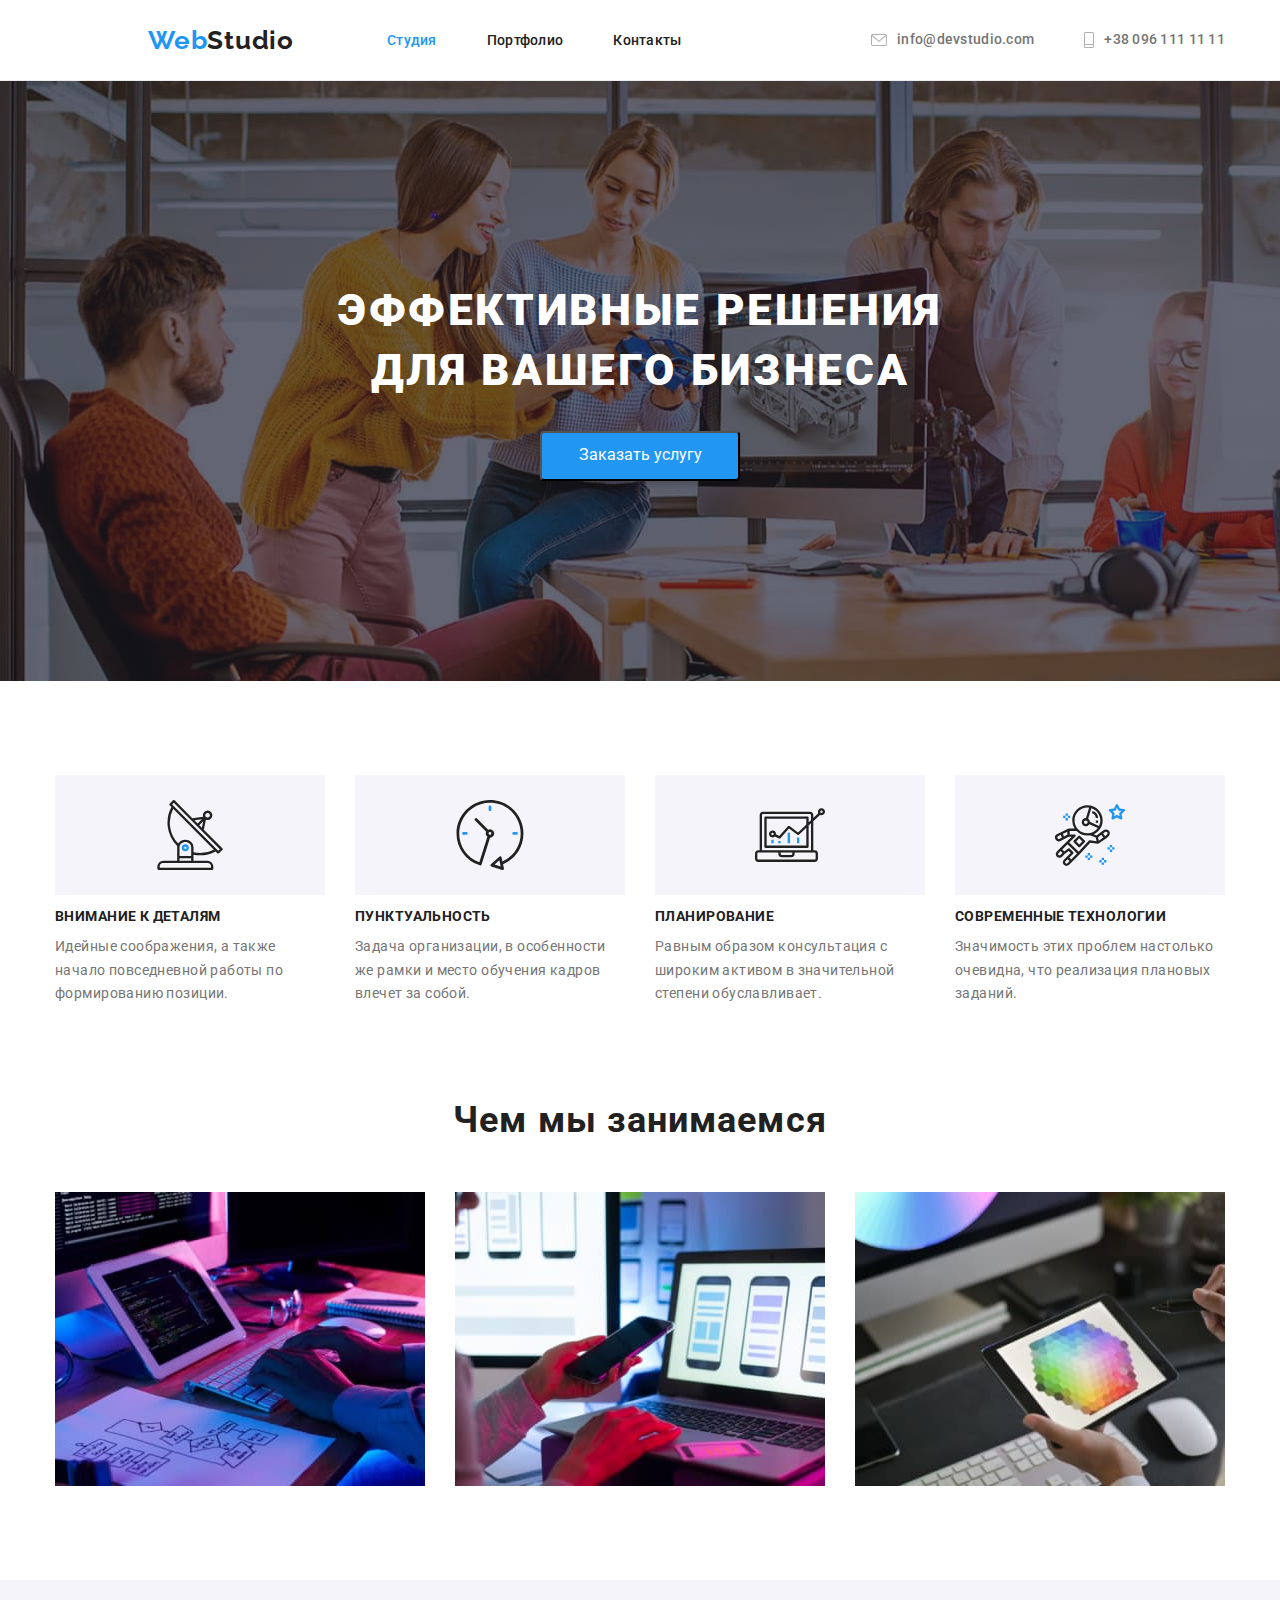
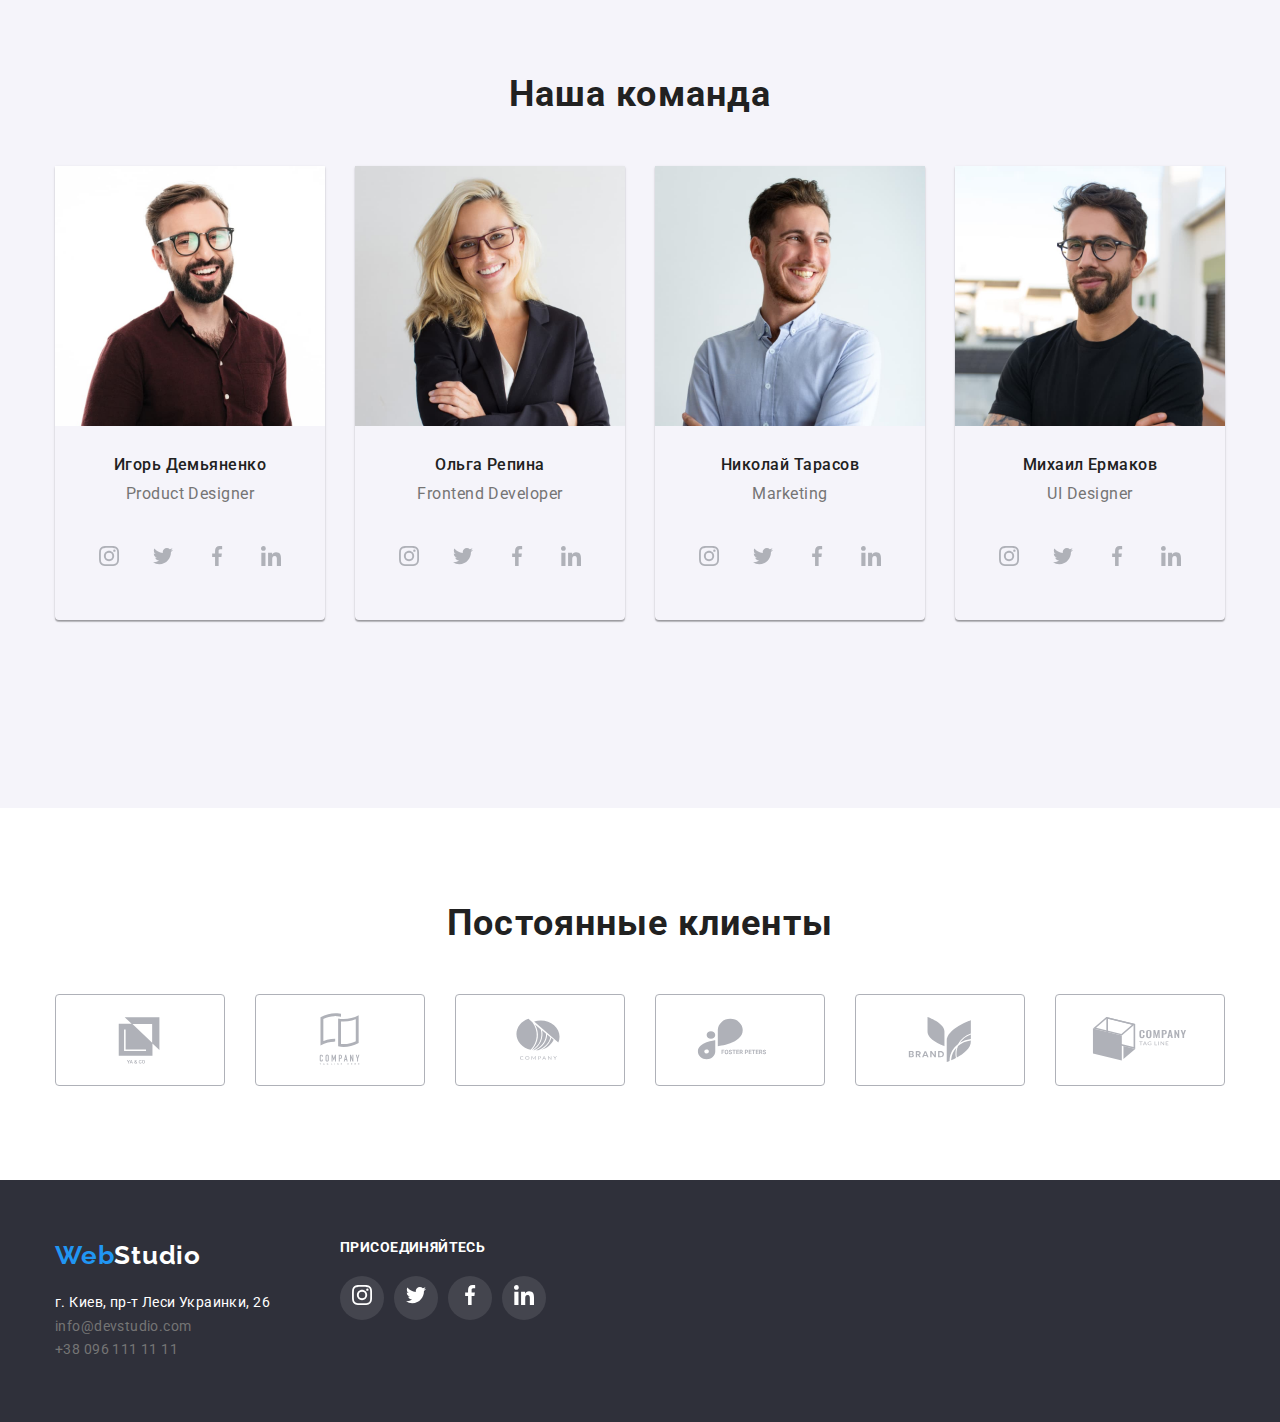
==== index.html @ 6949c393 "homework" ====
<!DOCTYPE html>
<html lang="en">
<head>
    <meta charset="UTF-8">
    <meta http-equiv="X-UA-Compatible" content="IE=edge">
    <meta name="viewport" content="width=device-width, initial-scale=1.0">

    <title>Студія</title>
        <!-- Підключення стилів для нормалізації для всіх браузерів -->
    <link rel="stylesheet" href="https://cdnjs.cloudflare.com/ajax/libs/modern-normalize/1.1.0/modern-normalize.min.css">
        <!-- Підключення шрифтів -->
    <link rel="preconnect" href="https://fonts.googleapis.com">
    <link rel="preconnect" href="https://fonts.gstatic.com" crossorigin>
    <link href="https://fonts.googleapis.com/css2?family=Raleway:wght@700&family=Roboto:wght@400;500;700;900&display=swap"
        rel="stylesheet">
         <!-- Підключення стилів -->
    <link rel="stylesheet" href="./css/style.css">
</head>

<body>

    <header class="header">
        <div class="container">
            <div class="nav">
    
                <a href="#" class="logo"><span class="header-logo-decor">Web</span>Studio</a>
    
                <nav class="nav">
                    <ul class="nav-list">
                        <li class="nav-list-item"><a href="./index.html" class="nav-link nav-link-active">Студия</a></li>
                        <li class="nav-list-item"><a href="./portfolio.html" class="nav-link">Портфолио</a></li>
                        <li class="nav-list-item"><a href="#" class="nav-link">Контакты</a></li>
                    </ul>
                </nav>
    
                <ul class="contacts">
                    <li class="item">
                        <a href="mailto:info@devstudio.com" class="contacts-contact">
                            <svg class="icon-contact" width="16px" height="12px">
                                <use href="./images/sprite.svg#icon-envelope"></use>
                            </svg>
                            info@devstudio.com</a>
                    </li>
                    <li class="item">
                        <a href="tel:+380961111111" class="contacts-contact">
                            <svg class="icon-contact" width="10px" height="16px">
                                <use href="./images/sprite.svg#icon-Vector"></use>
                            </svg>
                            +38 096 111 11 11</a>
                    </li>
                </ul>
    
            </div>
        </div>
    </header>
    
    <main>
        <section class="section baner">
    
            <div class="container">
                <div class="baner-container">
                    <h1 class="baner-title">Эффективные решения <br>для вашего бизнеса</h1>
                    <button type="button" class="baner-button">Заказать услугу</button>
                </div>
            </div>
    
        </section>
    
        <section class="section skills">
            <div class="container">
                <h2 class="none">Skills</h2>
                <ul class="skills-list">
                    <li class="skills-item">
                        <div class="skills-img">
                            <svg class="s-item">
                                <use href="images/sprite.svg#icon-antenna-1"></use>
                            </svg>
                        </div>
                        <h3 class="skills-title">Внимание к деталям</h3>
                        <p class="skills-text">Идейные соображения, а также начало повседневной работы по формированию
                            позиции.</p>
                    </li>
                    <li class="skills-item">
                        <div class="skills-img">
                            <div class="skills-img">
                                <svg class="s-item">
                                    <use href="images/sprite.svg#icon-clock-1"></use>
                                </svg>
                            </div>
                        </div>
                        <h3 class="skills-title">Пунктуальность</h3>
                        <p class="skills-text">Задача организации, в особенности же рамки и место обучения кадров влечет за
                            собой.
                        </p>
                    </li>
                    <li class="skills-item">
                        <div class="skills-img">
                            <svg class="s-item">
                                <use href="images/sprite.svg#icon-diagram-1"></use>
                            </svg>
                        </div>
                        <h3 class="skills-title">Планирование</h3>
                        <p class="skills-text">Равным образом консультация с широким активом в значительной степени
                            обуславливает.
                        </p>
                    </li>
                    <li class="skills-item">
                        <div class="skills-img">
                            <svg class="s-item">
                                <use href="images/sprite.svg#icon-astronaut-1"></use>
                            </svg>
                        </div>
                        <h3 class="skills-title">Современные технологии</h3>
                        <p class="skills-text">Значимость этих проблем настолько очевидна, что реализация плановых заданий.
                        </p>
                    </li>
                </ul>
            </div>
        </section>
        <section class="section what-we-do">
            <div class="container">
                <h2 class="what-we-do-title">Чем мы занимаемся</h2>
                <ul class="what-we-do-list">
                    <li class="what-we-do-img">
                        
                        <img src="images/index/programing.jpg" class="img" alt="Людина програмує за комп'ютером"
                            width="370"/>
                                
                        
                        </li>
                    <li class="what-we-do-img"><img src="images//index/computer.jpg" alt="Програмування за ноутбуком"
                            width="370" />
                    </li>
                    <li class="what-we-do-img"><img src="images//index/draw.jpg" alt="Планшет" width="370" /></li>
                </ul>
            </div>
        </section>
        <section class="section we">
            <div class="container">
                <h2 class="we-title">Наша команда</h2>
                <ul class="we-list">
                    <li class="we-list-item">
                        <img src="images//index/demyanenko.jpg" alt="Игорь Демьяненко" width="270" class="we-img" />
                        <div class="we-block">
                            <h3 class="we-name">Игорь Демьяненко</h3>
                            <p class="we-proffesion">Product Designer</p>
    
                            <div class="social">
                                <a href="#" class="social-links">
                                    <svg class="social-item">
                                        <use href="images/sprite.svg#icon-instagram-2"></use>
                                    </svg>
                                </a>
                                <a href="#" class="social-links">
                                    <svg class="social-item">
                                        <use href="images/sprite.svg#icon-twitter-1-1"></use>
                                    </svg></a>
                                <a href="#" class="social-links">
                                    <svg class="social-item">
                                        <use href="images/sprite.svg#icon-facebook-1"></use>
                                    </svg></a>
                                <a href="# " class="social-links">
                                    <svg class="social-item">
                                        <use href="images/sprite.svg#icon-linkedin-1"></use>
                                    </svg></a>
                            </div>
                        </div>
                    </li>
                    <li class="we-list-item">
                        <img src="images//index/repina.jpg" alt="Ольга Репина" width="270" class="we-img" />
                        <div class="we-block">
                            <h3 class="we-name">Ольга Репина</h3>
                            <p class="we-proffesion">Frontend Developer</p>
                            <div class="social">
                                <a href="#" class="social-links">
                                    <svg class="social-item">
                                        <use href="images/sprite.svg#icon-instagram-2"></use>
                                    </svg>
                                </a>
                                <a href="#" class="social-links">
                                    <svg class="social-item">
                                        <use href="images/sprite.svg#icon-twitter-1-1"></use>
                                    </svg></a>
                                <a href="#" class="social-links">
                                    <svg class="social-item">
                                        <use href="images/sprite.svg#icon-facebook-1"></use>
                                    </svg></a>
                                <a href="# " class="social-links">
                                    <svg class="social-item">
                                        <use href="images/sprite.svg#icon-linkedin-1"></use>
                                    </svg></a>
                            </div>
                        </div>
                    </li>
                    <li class="we-list-item">
                        <img src="images//index/tarasov.jpg" alt="Николай Тарасов" width="270" class="we-img" />
                        <div class="we-block">
                            <h3 class="we-name">Николай Тарасов</h3>
                            <p class="we-proffesion">Marketing</p>
                            <div class="social">
                                <a href="#" class="social-links">
                                    <svg class="social-item">
                                        <use href="images/sprite.svg#icon-instagram-2"></use>
                                    </svg>
                                </a>
                                <a href="#" class="social-links">
                                    <svg class="social-item">
                                        <use href="images/sprite.svg#icon-twitter-1-1"></use>
                                    </svg></a>
                                <a href="#" class="social-links">
                                    <svg class="social-item">
                                        <use href="images/sprite.svg#icon-facebook-1"></use>
                                    </svg></a>
                                <a href="# " class="social-links">
                                    <svg class="social-item">
                                        <use href="images/sprite.svg#icon-linkedin-1"></use>
                                    </svg></a>
                            </div>
                        </div>
                    </li>
                    <li class="we-list-item">
                        <img src="images//index/yarmakov.jpg" alt="Михаил Ермаков" width="270" class="we-img" />
                        <div class="we-block">
                            <h3 class="we-name">Михаил Ермаков</h3>
                            <p class="we-proffesion">UI Designer</p>
                            <div class="social">
                                <a href="#" class="social-links">
                                    <svg class="social-item">
                                        <use href="images/sprite.svg#icon-instagram-2"></use>
                                    </svg>
                                </a>
                                <a href="#" class="social-links">
                                    <svg class="social-item">
                                        <use href="images/sprite.svg#icon-twitter-1-1"></use>
                                    </svg></a>
                                <a href="#" class="social-links">
                                    <svg class="social-item">
                                        <use href="images/sprite.svg#icon-facebook-1"></use>
                                    </svg></a>
                                <a href="# " class="social-links">
                                    <svg class="social-item">
                                        <use href="images/sprite.svg#icon-linkedin-1"></use>
                                    </svg></a>
                            </div>
                        </div>
                    </li>
                </ul>
            </div>
        </section>
        <section class="section client">
            <div class="container">
                <h2 class="client-title">Постоянные клиенты</h2>
                <ul class="client-logo">
                    <li class="client-item">
                        <a href="#" class="client-link">
                            <svg class="client-1">
                                <use href="/images/sprite.svg#icon-Logo-5"></use>
                            </svg>
                        </a>
                    </li>
                    <li class="client-item">
                        <a href="#" class="client-link">
                            <svg class="client-2">
                                <use href="/images/sprite.svg#icon-Logo"></use>
                            </svg>
                        </a>
                    </li>
                    <li class="client-item">
                        <a href="#" class="client-link">
                            <svg class="client-3">
                                <use href="/images/sprite.svg#icon-Logo-6"></use>
                            </svg>
                        </a>
                    </li>
                    <li class="client-item">
                        <a href="#" class="client-link">
                            <svg class="client-4">
                                <use href="/images/sprite.svg#icon-Logo-3"></use>
                            </svg>
                        </a>
                    </li>
                    <li class="client-item">
                        <a href="#" class="client-link">
                            <svg class="client-5">
                                <use href="/images/sprite.svg#icon-Logo-1"></use>
                            </svg>
                        </a>
                    </li>
                    <li class="client-item">
                        <a href="#" class="client-link">
                            <svg class="client-6">
                                <use href="/images/sprite.svg#icon-Logo-2"></use>
                            </svg>
                        </a>
                    </li>
                </ul>
            </div>
    
        </section>
    
    </main>
    
    <footer class="footer">
    
        <div class="container footer-blok">
            <div class="address">
                <a href="./index.html" class="footer-logo"><span class="footer-logo-decor">Web</span>Studio</a>
                <address>
                    <ul class="footer-adress-list">
                        <li><a href="#" class="address-post">г. Киев, пр-т Леси Украинки, 26</a></li>
                        <li><a href="mailto:info@devstudio.com" class="address-email">info@devstudio.com</a></li>
                        <li><a href="tel:+380961111111" class="address-tel">+38 096 111 11 11</a></li>
                    </ul>
                </address>
            </div>
            <div class="join">
                <h2 class="join-title">присоединяйтесь</h2>
                <ul class="join-list">
                    <li class="join-item">
                        <a href="#" class="join-link">
                            <svg class="join-img">
                                <use href="./images/sprite.svg#icon-instagram-2"></use>
                            </svg>
                        </a>
                    </li>
                    <li class="join-item">
                        <a href="#" class="join-link">
                            <svg class="join-img">
                                <use href="./images/sprite.svg#icon-twitter-1-1"></use>
                            </svg>
                        </a>
                    </li>
                    <li class="join-item">
                        <a href="#" class="join-link">
                            <svg class="join-img">
                                <use href="./images/sprite.svg#icon-facebook-1"></use>
                            </svg>
                        </a>
                    </li>
                    <li class="join-item">
                        <a href="#" class="join-link">
                            <svg class="join-img">
                                <use href="./images/sprite.svg#icon-linkedin-1"></use>
                            </svg>
                        </a>
                    </li>
                </ul>
            </div>
        </div>
    
    </footer>


</body>

</html>
---- css/style.css ----
/* Загальні налуштування для всієї сторінки */
:root {
  --text-color: #212121;
  --hover-color: #2196f3;
  --second-color: #757575;
  --background-color: #2f303a;
  --wait: #ffffff;
  --buttom-color: #f5f4fa;
  --icon-color: #afb1b8;
  --border-color: #eeeeee;
}

ul {
  padding: 0;
  margin: 0px;
  list-style-type: none;
}

body {
  font-family: "Roboto";
  color: var(--text-color);
}

h1,
h2,
h2,
p,
ul {
  margin: 0;
  padding: 0;
}

.container {
  max-width: 1200px;
  padding: 0 15px;
  margin-left: auto;
  margin-right: auto;
}

.section {
  padding-top: 94px;
  padding-bottom: 94px;
}

/* HEADER */

.header {
  border-bottom: 1px solid #ececec;
}

.nav {
  display: flex;
  align-items: center;
}

.logo {
  text-decoration: none;
  font-family: "Raleway";
  font-size: 26px;
  font-weight: 700;
  line-height: 1.19;
  letter-spacing: 0.03em;
  color: var(--text-color);
}

.header-logo-decor {
  color: var(--hover-color);
}

.logo:hover,
.logo:focus {
  color: var(--hover-color);
  background-color: var(--wait);
}

.nav {
  margin-left: 93px;
}

.nav-list {
  display: flex;
}

.nav-list-item + .nav-list-item {
  margin-left: 50px;
}

.nav-link {
  padding: 32px 0;
  text-decoration: none;
  font-weight: 500;
  font-size: 14px;
  line-height: 1.14;
  letter-spacing: 0.02em;
  color: var(--text-color);
}

.nav-link:hover,
.nav-link:focus {
  color: var(--hover-color);
  background: var(--whait);
}

.nav-link-active {
  color: var(--hover-color);
}

.contacts {
  display: flex;
  margin-left: auto;
}

.contacts .item + .item {
  margin-left: 50px;
}

.contacts-contact {
  padding: 32px 0;
  text-decoration: none;
  font-weight: 500;
  font-size: 14px;
  line-height: 1.14;
  color: var(--second-color);
  letter-spacing: 0.02em;
  fill: var(--icon-color);

  display: flex;
  align-items: center;
}

.icon-contact {
  margin-right: 10px;
  align-items: baseline;
}

.contacts-contact:hover,
.icon-contact:hover,
.contacts-contact:focus,
.icon-contact:focus {
  color: var(--hover-color);
  fill: var(--hover-color);
  background: var(--white);
}

/* BANER SECTION */

.baner {
  background-color: var(--background-color);
  text-align: center;

  max-width: 1600px;
  background-image: linear-gradient(
      to right,
      rgba(47, 48, 58, 0.4),
      rgba(47, 48, 58, 0.4)
    ),
    url("../images/overlay.jpg");
  padding-top: 200px;
  padding-bottom: 200px;
}

.baner-container {
  justify-content: center;
}

.baner-title {
  margin-bottom: 30px;

  color: var(--wait);
  font-weight: 900;
  font-size: 44px;
  line-height: 1.36;
  letter-spacing: 0.06em;
  text-transform: uppercase;
}

.baner-button {
  width: 200px;
  height: 50px;

  font-family: roboto;
  background-color: var(--hover-color);
  color: var(--wait);

  box-shadow: 0px 4px 4px rgba(0, 0, 0, 0.15);
  border-radius: 4px;
  cursor: pointer;
}

.baner-button:hover,
:focus {
  color: var(--second-color);
}

/* SKILLS SECTION*/

.none {
  position: absolute;
  width: 1px;
  height: 1px;
  margin: -1px;
  padding: 0;
  overflow: hidden;
  border: 0;
  clip: rect(0 0 0 0);
}

.skills-list {
  display: flex;
}

.skills-item + .skills-item {
  margin-left: 30px;
}

.skills-title {
  margin-bottom: 10px;
  font-weight: 700;
  font-size: 14px;
  line-height: 1.14;
  color: var(--text-color-color);
  letter-spacing: 0.03em;
  text-transform: uppercase;
}

.skills-text {
  margin-top: 0px;
  font-weight: normal;
  font-size: 14px;
  line-height: 1.71;
  letter-spacing: 0.03em;
  color: var(--second-color);
}

.skills-img {
  display: inline-flex;
  align-items: center;
  justify-content: center;
  width: 270px;
  height: 120px;
  background: var(--buttom-color);
  justify-content: center;
}

.s-item {
  border-radius: 4px;
  width: 70px;
  height: 70px;
}

/* WHAT WE DO SECTION */

.what-we-do {
  padding-top: 0px;
}

.what-we-do-list {
  display: flex;
}

.what-we-do-img + .what-we-do-img {
  margin-left: 30px;
}

.what-we-do-title {
  text-align: center;
  margin-bottom: 50px;

  font-weight: 700;
  font-size: 36px;
  line-height: 1.16;
  letter-spacing: 0.03em;
}

img {
  display: block;
  max-width: 100%;
  height: auto;
}

/* WE SECTION */

.we {
  background-color: var(--buttom-color);
}

.we-title {
  font-weight: 700;
  font-size: 36px;
  line-height: 1.16;
  letter-spacing: 0.03em;
  text-align: center;

  margin-bottom: 50px;
}

.we-list {
  display: flex;
  padding-bottom: 94px;
}

.we-list-item + .we-list-item {
  margin-left: 30px;
}

.we-list-item {
  border-radius: 0px 0px 4px 4px;
  box-shadow: 0px 1px 3px rgba(0, 0, 0, 0.12), 0px 1px 1px rgba(0, 0, 0, 0.14),
    0px 2px 1px rgba(0, 0, 0, 0.2);
}

.we-block {
  margin-top: 30px;
}

.we-name {
  margin-top: 0;
  margin-bottom: 10px;
  text-align: center;

  font-weight: 500;
  font-size: 16px;
  line-height: 1.18;
  letter-spacing: 0.03em;
  color: var(--text-color);
}

.we-proffesion {
  margin-top: 0;
  margin-bottom: 30px;
  text-align: center;
  font-size: 16px;
  line-height: 1.18;
  letter-spacing: 0.03em;
  color: var(--second-color);
}

.social {
  display: flex;
  justify-content: center;
}

.social-links + .social-links {
  margin-left: 10px;
}

.social-item {
  width: 20px;
  height: 20px;
}

.social-links {
  fill: #afb1b8;
  margin-bottom: 42px;
  display: inline-flex;
  justify-content: center;
  align-items: center;
  width: 44px;
  height: 44px;
  border-radius: 50%;
}

.social-links:hover {
  width: 44px;
  height: 44px;
  border-radius: 50%;
  background: var(--hover-color);
  fill: var(--wait);
}

.social-links:focus {
  fill: var(--wait);
}

/* CLIENT SECTION */

.client-logo {
  display: flex;
  justify-content: center;
}

.client-title {
  font-weight: 700;
  font-size: 36px;
  line-height: 42px;
  text-align: center;
  letter-spacing: 0.03em;
  padding-bottom: 50px;
}

.client-link {
  display: inline-flex;
  align-items: center;
  justify-content: center;
  width: 170px;
  height: 92px;
  border: 1px solid var(--icon-color);
  box-sizing: border-box;
  border-radius: 4px;

  fill: var(--icon-color);
}

.client-link:hover,
.client-link:focus {
  background: var(--whait);
  fill: var(--hover-color);
  border: 1px solid var(--hover-color);
  cursor: pointer;
}

.client-item + .client-item {
  margin-left: 30px;
}

.client-1 {
  width: 106px;
  height: 60px;
}

.client-2 {
  width: 106px;
  height: 60px;
}

.client-3 {
  width: 106px;
  height: 60px;
}

.client-4 {
  width: 106px;
  height: 60px;
}

.client-5 {
  width: 106px;
  height: 60px;
}

.client-6 {
  width: 106px;
  height: 60px;
}

/* FOOTER для всіх сторінок*/

.footer {
  background-color: var(--background-color);
  padding-top: 60px;
  padding-bottom: 60px;
}

.footer-blok {
  display: flex;
}

.footer-logo {
  text-decoration: none;
  color: var(--wait);
  font-family: Raleway;
  font-weight: 700;
  font-size: 26px;
  line-height: 1.19;
  letter-spacing: 0.03em;
}

.footer-logo-decor {
  color: var(--hover-color);
}

.footer-logo:hover,
.footer-logo:focus {
  color: var(--hover-color);
  background-color: var(--second-color);
}

address {
  margin-top: 20px;
}

.address-post {
  font-style: normal;
  text-decoration: none;
  font-size: 14px;
  line-height: 1.71;
  letter-spacing: 0.03em;
  color: var(--wait);
}

.address-email,
.address-tel {
  font-style: normal;
  text-decoration: none;
  font-weight: normal;
  font-size: 14px;
  line-height: 1.71;
  letter-spacing: 0.03em;
  color: var(--second-color);
}

.address-email:hover,
:focus,
.address-tel:hover,
:focus,
.address-post:hover,
:focus {
  color: var(--hover-color);
}

.join {
  margin-left: 70px;
}

.join-title {
  font-weight: 700;
  font-size: 14px;
  line-height: 1.14;
  letter-spacing: 0.03em;
  text-transform: uppercase;

  color: var(--wait);
  margin-bottom: 20px;
}

.join-list {
  display: flex;
}

.join-item + .join-item {
  margin-left: 10px;
}

.join-item {
  display: inline-flex;
  justify-content: center;
  align-items: center;
  width: 44px;
  height: 44px;
  border-radius: 50%;
  background: rgba(255, 255, 255, 0.1);
}

.join-item:hover,
.join-item:focus {
  background-color: var(--hover-color);
  cursor: pointer;
}

.join-img {
  width: 20px;
  height: 20px;
  fill: var(--wait);
}

/* СТОРІНКА PORTFOLIO */

/* section buttons */

.buttons-button {
  border: 0;
  background-color: var(--buttom-color);
  border-radius: 4px;
  cursor: pointer;
  font-weight: 500;
  font-size: 16px;
  line-height: 1.62;
  letter-spacing: 0.03em;

  min-width: 73px;
  padding: 6px 22px;
}

.buttons-button:hover,
:focus {
  background-color: var(--hover-color);
  color: var(--wait);
}

.buttons-list {
  display: flex;
  justify-content: center;
  margin-bottom: 50px;
}

.button-item + .button-item {
  margin-left: 8px;
}

/* EXEMPL SECTION*/

.exemple-text {
  padding: 20px 24px;
  border-bottom: 1px solid var(--border-color);
  border-right: 1px solid var(--border-color);
  border-left: 1px solid var(--border-color);
}

.exemples-title {
  font-weight: 700;
  font-size: 18px;
  line-height: 2;
  letter-spacing: 0.06em;
  color: var(--text-color);
  margin-left: 24px;
  text-decoration: none;
}

.exemples-list {
  display: flex;
  flex-wrap: wrap;
  margin-left: -30px;
  margin-top: -30px;
  text-decoration: none;
}

.exempel-type {
  font-size: 16px;
  line-height: 1.87;
  letter-spacing: 0.03em;
  color: var(--second-color);
  margin-left: 24px;
  text-decoration: none;
}
.examples-overlay {
  position: relative;
}
.overlay-product {
  position: absolute;
  top: 0;
  left: 0;
  width: 100%;
  height: 100%;
  background-color: var(--hover-color);

  transform: translateX(-100%);
  transition: transform 250ms cubic-bezier(0.4, 0, 0.2, 1);
}
.actions-text {
  font-size: 18px;
  line-height: 1.5;
  letter-spacing: 0.03em;
  width: 322px;
  height: 168px;
  color: var(--wait);
}
.overlay-actions {
  margin-left: 24px;
  margin-top: 63px;
}
.exemples-item {
  margin-left: 30px;
  margin-top: 30px;
  flex-basis: calc((100% - 90px) / 3);
  overflow: hidden;
}
.examples-link {
  list-style: none;
  text-decoration: none;
}
.examples-cont {
  border-bottom: 1px solid var(--border-color);
  border-right: 1px solid var(--border-color);
  border-left: 1px solid var(--border-color);
}
.examples-hover:hover .overlay-product {
  transform: translateX(0);
}
.examples-hover:hover {
  box-shadow: 0px 1px 1px rgba(0, 0, 0, 0.12), 0px 4px 4px rgba(0, 0, 0, 0.06),
    1px 4px 6px rgba(0, 0, 0, 0.16);
}
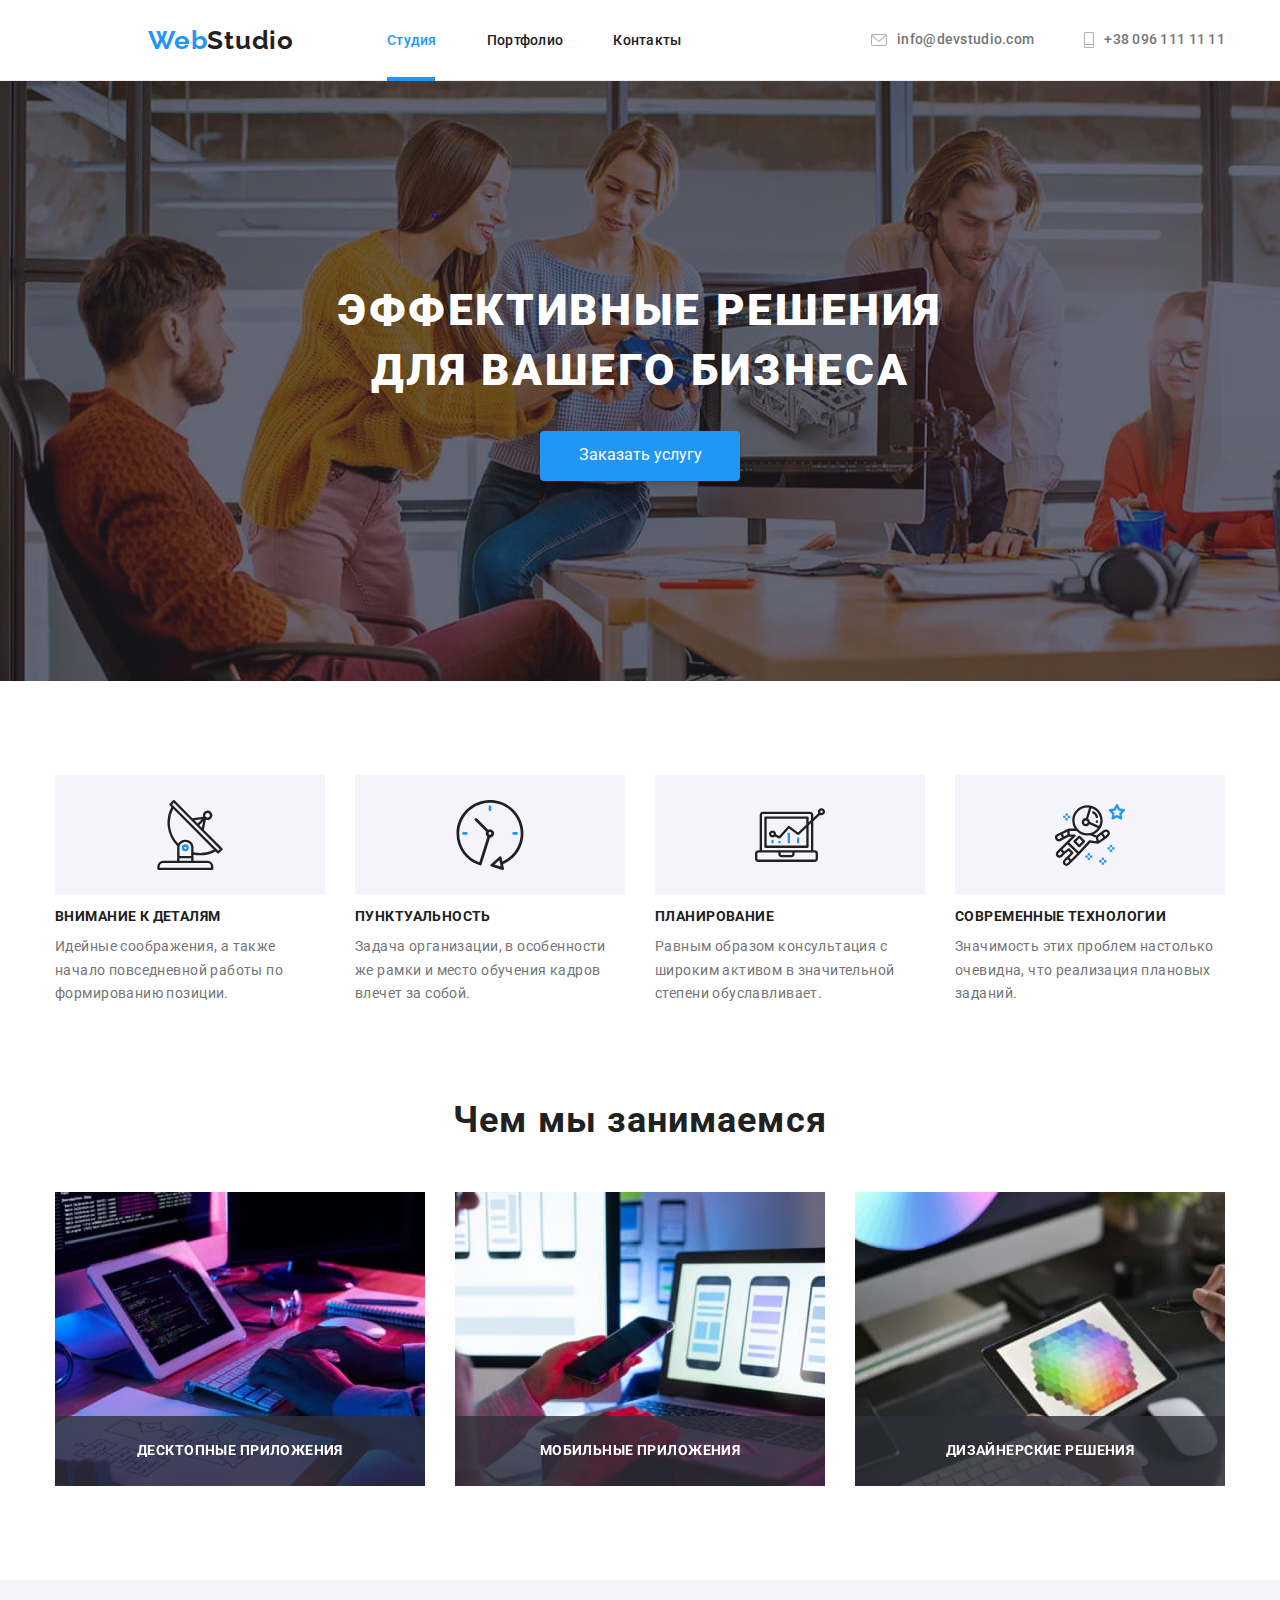
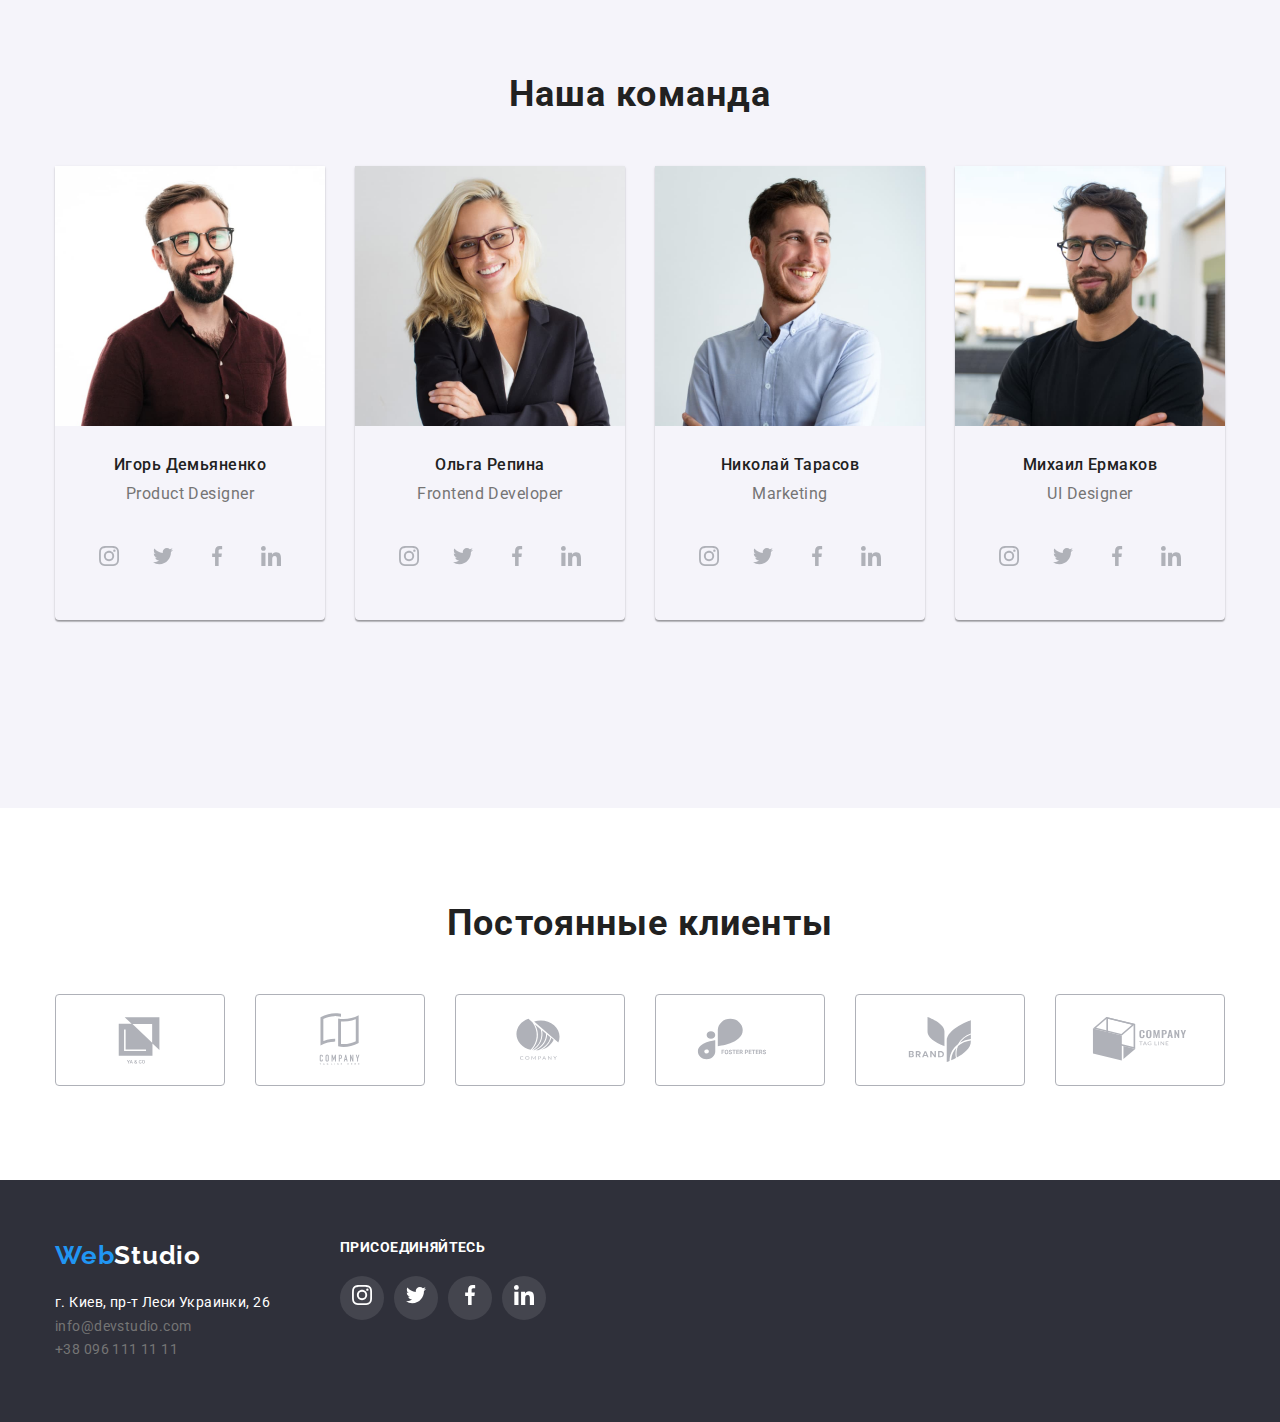
==== commit cbb180e4: "homework 2" ====
--- a/index.html
+++ b/index.html
@@ -27,7 +27,7 @@
     
                 <nav class="nav">
                     <ul class="nav-list">
-                        <li class="nav-list-item"><a href="./index.html" class="nav-link nav-link-active">Студия</a></li>
+                        <li class="nav-list-item"><a href="./index.html" class="nav-link nav-link-active">Студия<div class="active second"></div></a></li>
                         <li class="nav-list-item"><a href="./portfolio.html" class="nav-link">Портфолио</a></li>
                         <li class="nav-list-item"><a href="#" class="nav-link">Контакты</a></li>
                     </ul>
@@ -60,7 +60,15 @@
             <div class="container">
                 <div class="baner-container">
                     <h1 class="baner-title">Эффективные решения <br>для вашего бизнеса</h1>
-                    <button type="button" class="baner-button">Заказать услугу</button>
+                    <button type="button" class="baner-button" data-modal-open>Заказать услугу</button>
+                    <div class="backdrop is-hidden" data-modal>
+                        <div class="modal">
+                            
+                        <button class="modal-button" data-modal-close>
+                            <img src="images/Vector.jpg" class="close-img" alt="Кнопка закрытия"/>
+                        </button>
+                        </div>
+                    </div>
                 </div>
             </div>
     
@@ -120,18 +128,29 @@
         <section class="section what-we-do">
             <div class="container">
                 <h2 class="what-we-do-title">Чем мы занимаемся</h2>
-                <ul class="what-we-do-list">
+                 <ul class="what-we-do-list">
+
+                    <li class="what-we-do-img">                       
+                            <img src="images/index/programing.jpg" alt="Людина програмує за комп'ютером" width="370" />
+                            <div class="what-we-do-poster">
+                                <h3 class="what-we-do-text">Десктопные приложения</h3>
+                            </div>     
+                    </li>
+
                     <li class="what-we-do-img">
-                        
-                        <img src="images/index/programing.jpg" class="img" alt="Людина програмує за комп'ютером"
-                            width="370"/>
-                                
-                        
-                        </li>
-                    <li class="what-we-do-img"><img src="images//index/computer.jpg" alt="Програмування за ноутбуком"
-                            width="370" />
-                    </li>
-                    <li class="what-we-do-img"><img src="images//index/draw.jpg" alt="Планшет" width="370" /></li>
+                        <img src="images//index/computer.jpg" alt="Програмування за ноутбуком" width="370" />
+                        <div class="what-we-do-poster">
+                            <h3 class="what-we-do-text">Мобильные приложения</h3>
+                        </div>
+                    </li>
+
+                    <li class="what-we-do-img">
+                        <img src="images//index/draw.jpg" alt="Планшет" width="370" />
+                        <div class="what-we-do-poster">
+                            <h3 class="what-we-do-text">Дизайнерские решения</h3>
+                        </div>
+                    </li>
+
                 </ul>
             </div>
         </section>
@@ -350,7 +369,7 @@
     
     </footer>
 
-
+<script src="./js/modal.js"></script>
 </body>
 
 </html>
--- a/css/style.css
+++ b/css/style.css
@@ -104,7 +104,20 @@
 .nav-link-active {
   color: var(--hover-color);
 }
-
+.active {
+  position: absolute;
+  width: 78px;
+  height: 4px;
+  background-color: var(--hover-color);
+  margin-top: 28px;
+}
+.second {
+  position: absolute;
+  width: 48px;
+  height: 4px;
+  background-color: var(--hover-color);
+  margin-top: 28px;
+}
 .contacts {
   display: flex;
   margin-left: auto;
@@ -181,6 +194,7 @@
   font-family: roboto;
   background-color: var(--hover-color);
   color: var(--wait);
+  border: 0;
 
   box-shadow: 0px 4px 4px rgba(0, 0, 0, 0.15);
   border-radius: 4px;
@@ -191,7 +205,52 @@
 :focus {
   color: var(--second-color);
 }
-
+.backdrop {
+  position: fixed;
+  top: 0;
+  left: 0;
+  width: 100%;
+  height: 100%;
+  background-color: rgb(0, 0, 0, 0.5);
+}
+.backdrop.is-hidden {
+  opacity: 0;
+  pointer-events: none;
+}
+.modal {
+  position: absolute;
+  top: 50%;
+  left: 50%;
+  transform: translate(-50%, -50%);
+
+  min-height: 581px;
+  min-width: 528px;
+  padding: 15px;
+  background-color: var(--wait);
+  border-radius: 4px;
+  box-shadow: 0px 1px 3px rgba(0, 0, 0, 0.12), 0px 1px 1px rgba(0, 0, 0, 0.14),
+    0px 2px 1px rgba(0, 0, 0, 0.2);
+}
+.modal-button {
+  width: 30px;
+  height: 30px;
+  border-radius: 50%;
+  border: 1px solid #0000001a;
+  margin-left: 490px;
+  margin-bottom: 543px;
+  border-color: var(--icon-color);
+  background-color: var(--wait);
+}
+.close-img {
+  width: 11px;
+  height: 11px;
+  margin-left: auto;
+  margin-right: auto;
+}
+.modal-button:hover,
+.modal-button:focus {
+  background-color: var(--wait);
+}
 /* SKILLS SECTION*/
 
 .none {
@@ -277,7 +336,32 @@
   max-width: 100%;
   height: auto;
 }
-
+.what-we-do-img {
+  position: relative;
+}
+
+.what-we-do-poster {
+  width: 100%;
+  height: 70px;
+  background: rgba(47, 48, 58, 0.8);
+
+  position: absolute;
+  bottom: 0;
+  left: 0;
+}
+
+.what-we-do-text {
+  font-weight: 700;
+  font-size: 14px;
+  line-height: 1.14;
+  text-align: center;
+  letter-spacing: 0.03em;
+  text-transform: uppercase;
+  color: var(--wait);
+
+  margin-top: 27px;
+  margin-bottom: 27px;
+}
 /* WE SECTION */
 
 .we {
@@ -566,6 +650,8 @@
   font-size: 16px;
   line-height: 1.62;
   letter-spacing: 0.03em;
+  box-shadow: 0px 3px 1px rgba(0, 0, 0, 0.1), 0px 1px 2px rgba(0, 0, 0, 0.08),
+    0px 2px 2px rgba(0, 0, 0, 0.12);
 
   min-width: 73px;
   padding: 6px 22px;
@@ -624,6 +710,7 @@
 }
 .examples-overlay {
   position: relative;
+  overflow: hidden;
 }
 .overlay-product {
   position: absolute;
@@ -633,7 +720,7 @@
   height: 100%;
   background-color: var(--hover-color);
 
-  transform: translateX(-100%);
+  transform: translateY(100%);
   transition: transform 250ms cubic-bezier(0.4, 0, 0.2, 1);
 }
 .actions-text {
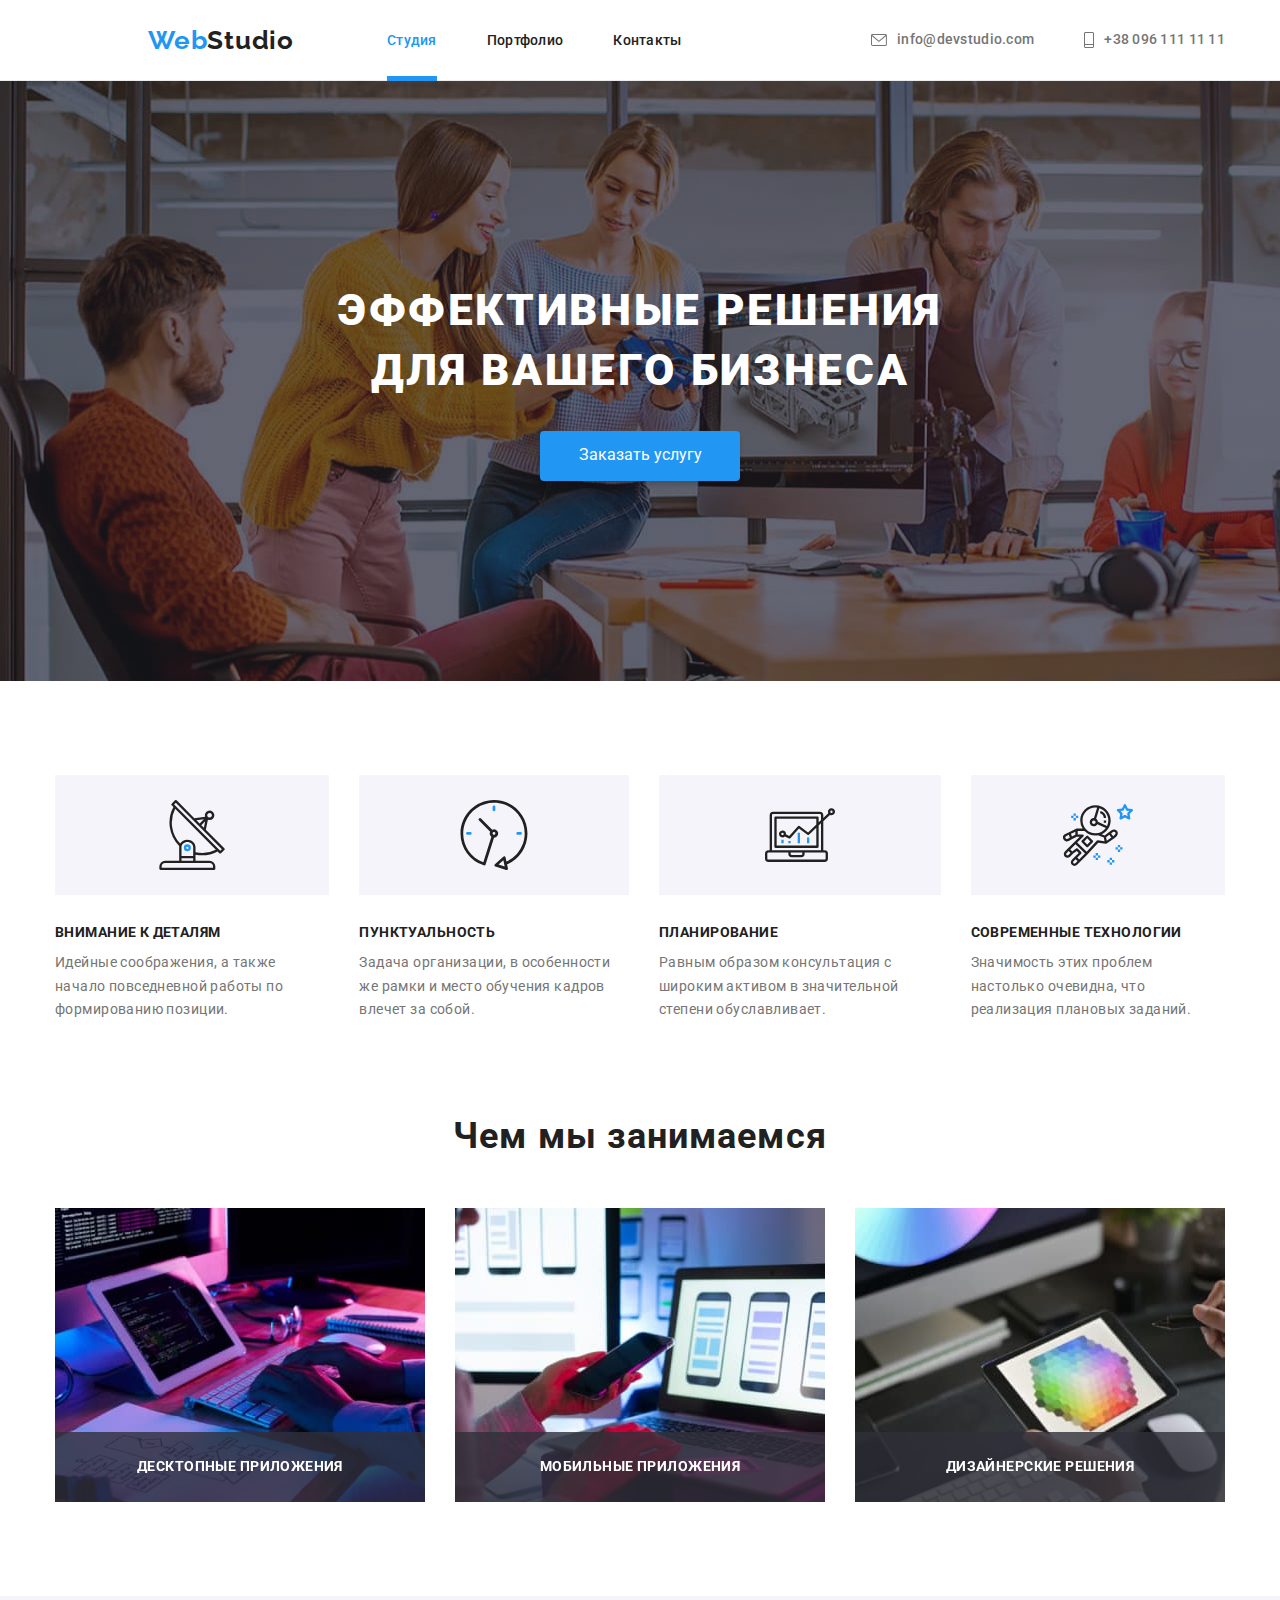
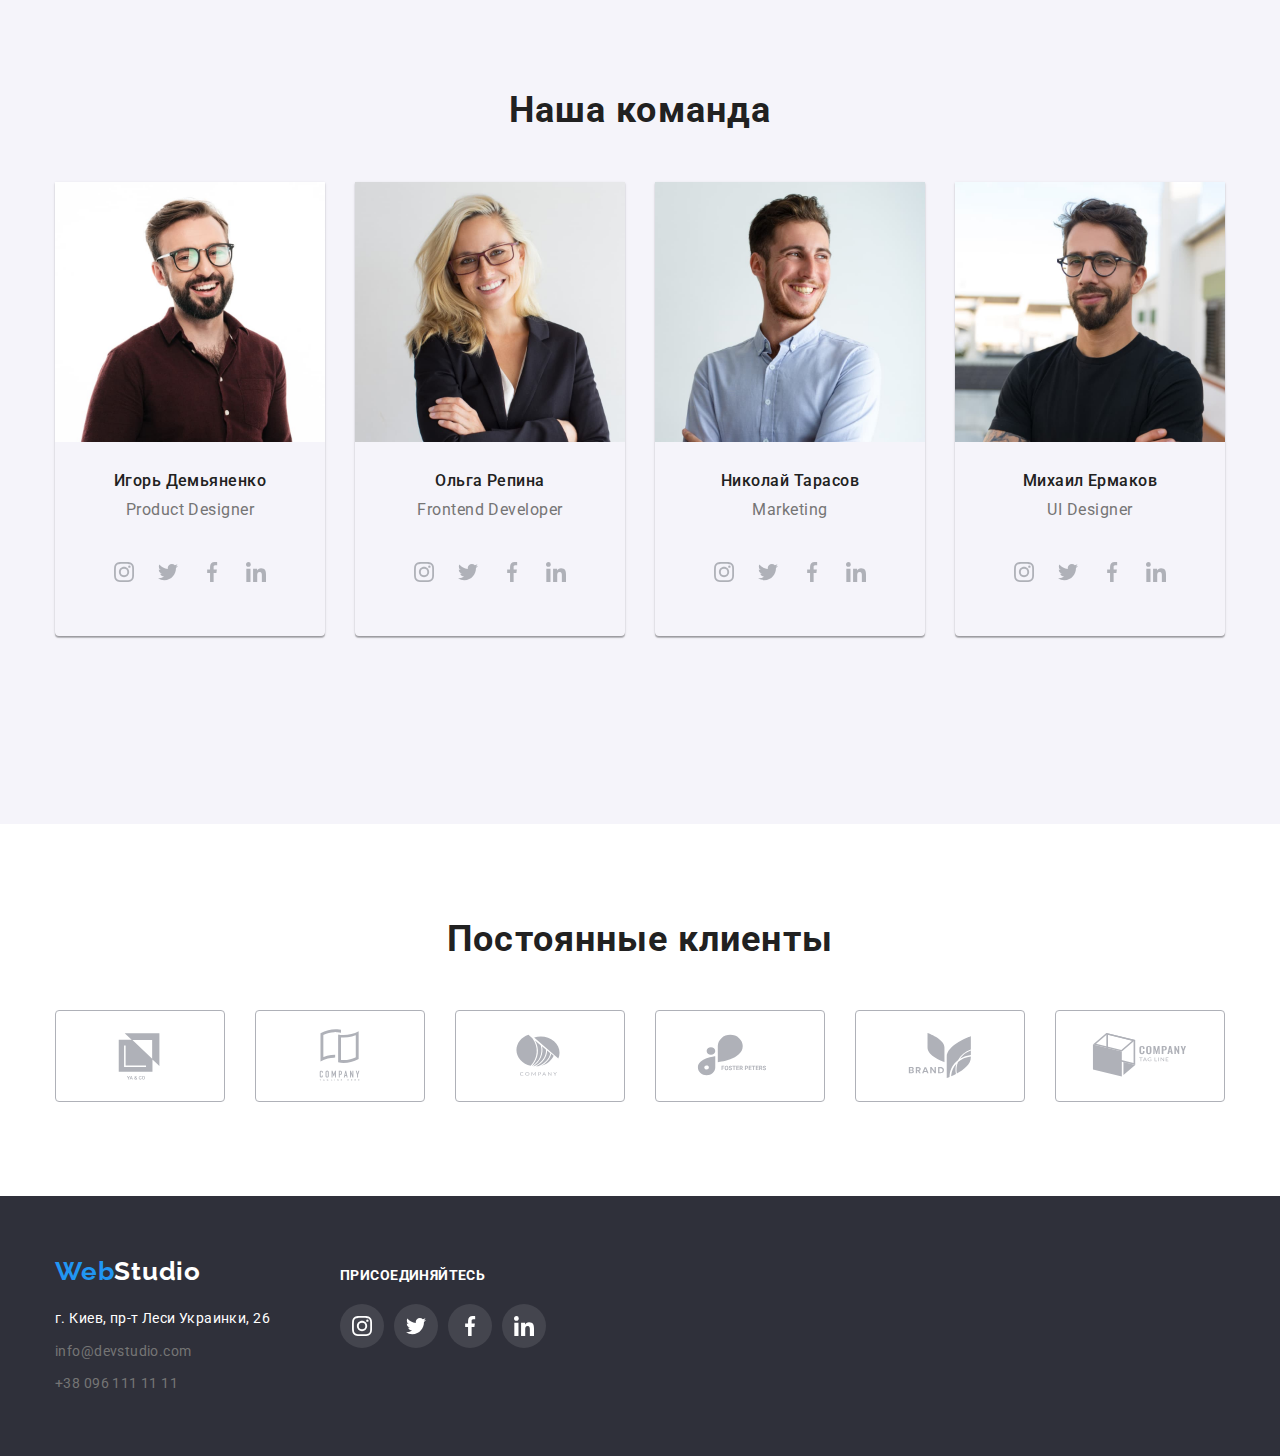
==== commit 90dedc25: "homework" ====
--- a/index.html
+++ b/index.html
@@ -27,7 +27,7 @@
     
                 <nav class="nav">
                     <ul class="nav-list">
-                        <li class="nav-list-item"><a href="./index.html" class="nav-link nav-link-active">Студия<div class="active second"></div></a></li>
+                        <li class="nav-list-item"><a href="./index.html" class="nav-link nav-link-active">Студия</a></li>
                         <li class="nav-list-item"><a href="./portfolio.html" class="nav-link">Портфолио</a></li>
                         <li class="nav-list-item"><a href="#" class="nav-link">Контакты</a></li>
                     </ul>
@@ -90,11 +90,11 @@
                     </li>
                     <li class="skills-item">
                         <div class="skills-img">
-                            <div class="skills-img">
-                                <svg class="s-item">
-                                    <use href="images/sprite.svg#icon-clock-1"></use>
-                                </svg>
-                            </div>
+        
+                            <svg class="s-item">
+                                <use href="images/sprite.svg#icon-clock-1"></use>
+                            </svg>
+        
                         </div>
                         <h3 class="skills-title">Пунктуальность</h3>
                         <p class="skills-text">Задача организации, в особенности же рамки и место обучения кадров влечет за
@@ -159,30 +159,38 @@
                 <h2 class="we-title">Наша команда</h2>
                 <ul class="we-list">
                     <li class="we-list-item">
-                        <img src="images//index/demyanenko.jpg" alt="Игорь Демьяненко" width="270" class="we-img" />
+                        <img src="./images//index/demyanenko.jpg" alt="Игорь Демьяненко" width="270" class="we-img" />
                         <div class="we-block">
                             <h3 class="we-name">Игорь Демьяненко</h3>
                             <p class="we-proffesion">Product Designer</p>
-    
-                            <div class="social">
-                                <a href="#" class="social-links">
-                                    <svg class="social-item">
-                                        <use href="images/sprite.svg#icon-instagram-2"></use>
-                                    </svg>
-                                </a>
-                                <a href="#" class="social-links">
-                                    <svg class="social-item">
-                                        <use href="images/sprite.svg#icon-twitter-1-1"></use>
-                                    </svg></a>
-                                <a href="#" class="social-links">
-                                    <svg class="social-item">
-                                        <use href="images/sprite.svg#icon-facebook-1"></use>
-                                    </svg></a>
-                                <a href="# " class="social-links">
-                                    <svg class="social-item">
-                                        <use href="images/sprite.svg#icon-linkedin-1"></use>
-                                    </svg></a>
-                            </div>
+        
+                            <ul class="social">
+                                <li class="social-items">
+                                    <a href="#" class="social-links">
+                                        <svg class="social-item">
+                                            <use href="./images/sprite.svg#icon-instagram-2"></use>
+                                        </svg>
+                                    </a>
+                                </li>
+                                <li class="social-items">
+                                    <a href="#" class="social-links">
+                                        <svg class="social-item">
+                                            <use href="./images/sprite.svg#icon-twitter-1-1"></use>
+                                        </svg></a>
+                                </li>
+                                <li class="social-items">
+                                    <a href="#" class="social-links">
+                                        <svg class="social-item">
+                                            <use href="./images/sprite.svg#icon-facebook-1"></use>
+                                        </svg></a>
+                                </li>
+                                <li class="social-items">
+                                    <a href="# " class="social-links">
+                                        <svg class="social-item">
+                                            <use href="./images/sprite.svg#icon-linkedin-1"></use>
+                                        </svg></a>
+                                </li>
+                            </ul>
                         </div>
                     </li>
                     <li class="we-list-item">
@@ -190,25 +198,33 @@
                         <div class="we-block">
                             <h3 class="we-name">Ольга Репина</h3>
                             <p class="we-proffesion">Frontend Developer</p>
-                            <div class="social">
-                                <a href="#" class="social-links">
-                                    <svg class="social-item">
-                                        <use href="images/sprite.svg#icon-instagram-2"></use>
-                                    </svg>
-                                </a>
-                                <a href="#" class="social-links">
-                                    <svg class="social-item">
-                                        <use href="images/sprite.svg#icon-twitter-1-1"></use>
-                                    </svg></a>
-                                <a href="#" class="social-links">
-                                    <svg class="social-item">
-                                        <use href="images/sprite.svg#icon-facebook-1"></use>
-                                    </svg></a>
-                                <a href="# " class="social-links">
-                                    <svg class="social-item">
-                                        <use href="images/sprite.svg#icon-linkedin-1"></use>
-                                    </svg></a>
-                            </div>
+                            <ul class="social">
+                                <li>
+                                    <a href="#" class="social-links">
+                                        <svg class="social-item">
+                                            <use href="./images/sprite.svg#icon-instagram-2"></use>
+                                        </svg>
+                                    </a>
+                                </li>
+                                <li>
+                                    <a href="#" class="social-links">
+                                        <svg class="social-item">
+                                            <use href="./images/sprite.svg#icon-twitter-1-1"></use>
+                                        </svg></a>
+                                </li>
+                                <li>
+                                    <a href="#" class="social-links">
+                                        <svg class="social-item">
+                                            <use href="./images/sprite.svg#icon-facebook-1"></use>
+                                        </svg></a>
+                                </li>
+                                <li>
+                                    <a href="# " class="social-links">
+                                        <svg class="social-item">
+                                            <use href="./images/sprite.svg#icon-linkedin-1"></use>
+                                        </svg></a>
+                                </li>
+                            </ul>
                         </div>
                     </li>
                     <li class="we-list-item">
@@ -216,25 +232,33 @@
                         <div class="we-block">
                             <h3 class="we-name">Николай Тарасов</h3>
                             <p class="we-proffesion">Marketing</p>
-                            <div class="social">
-                                <a href="#" class="social-links">
-                                    <svg class="social-item">
-                                        <use href="images/sprite.svg#icon-instagram-2"></use>
-                                    </svg>
-                                </a>
-                                <a href="#" class="social-links">
-                                    <svg class="social-item">
-                                        <use href="images/sprite.svg#icon-twitter-1-1"></use>
-                                    </svg></a>
-                                <a href="#" class="social-links">
-                                    <svg class="social-item">
-                                        <use href="images/sprite.svg#icon-facebook-1"></use>
-                                    </svg></a>
-                                <a href="# " class="social-links">
-                                    <svg class="social-item">
-                                        <use href="images/sprite.svg#icon-linkedin-1"></use>
-                                    </svg></a>
-                            </div>
+                            <ul class="social">
+                                <li>
+                                    <a href="#" class="social-links">
+                                        <svg class="social-item">
+                                            <use href="images/sprite.svg#icon-instagram-2"></use>
+                                        </svg>
+                                    </a>
+                                </li>
+                                <li>
+                                    <a href="#" class="social-links">
+                                        <svg class="social-item">
+                                            <use href="images/sprite.svg#icon-twitter-1-1"></use>
+                                        </svg></a>
+                                </li>
+                                <li>
+                                    <a href="#" class="social-links">
+                                        <svg class="social-item">
+                                            <use href="images/sprite.svg#icon-facebook-1"></use>
+                                        </svg></a>
+                                </li>
+                                <li>
+                                    <a href="# " class="social-links">
+                                        <svg class="social-item">
+                                            <use href="images/sprite.svg#icon-linkedin-1"></use>
+                                        </svg></a>
+                                </li>
+                            </ul>
                         </div>
                     </li>
                     <li class="we-list-item">
@@ -242,25 +266,33 @@
                         <div class="we-block">
                             <h3 class="we-name">Михаил Ермаков</h3>
                             <p class="we-proffesion">UI Designer</p>
-                            <div class="social">
-                                <a href="#" class="social-links">
-                                    <svg class="social-item">
-                                        <use href="images/sprite.svg#icon-instagram-2"></use>
-                                    </svg>
-                                </a>
-                                <a href="#" class="social-links">
-                                    <svg class="social-item">
-                                        <use href="images/sprite.svg#icon-twitter-1-1"></use>
-                                    </svg></a>
-                                <a href="#" class="social-links">
-                                    <svg class="social-item">
-                                        <use href="images/sprite.svg#icon-facebook-1"></use>
-                                    </svg></a>
-                                <a href="# " class="social-links">
-                                    <svg class="social-item">
-                                        <use href="images/sprite.svg#icon-linkedin-1"></use>
-                                    </svg></a>
-                            </div>
+                            <ul class="social">
+                                <li>
+                                    <a href="#" class="social-links">
+                                        <svg class="social-item">
+                                            <use href="images/sprite.svg#icon-instagram-2"></use>
+                                        </svg>
+                                    </a>
+                                </li>
+                                <li>
+                                    <a href="#" class="social-links">
+                                        <svg class="social-item">
+                                            <use href="images/sprite.svg#icon-twitter-1-1"></use>
+                                        </svg></a>
+                                </li>
+                                <li>
+                                    <a href="#" class="social-links">
+                                        <svg class="social-item">
+                                            <use href="images/sprite.svg#icon-facebook-1"></use>
+                                        </svg></a>
+                                </li>
+                                <li>
+                                    <a href="# " class="social-links">
+                                        <svg class="social-item">
+                                            <use href="images/sprite.svg#icon-linkedin-1"></use>
+                                        </svg></a>
+                                </li>
+                            </ul>
                         </div>
                     </li>
                 </ul>
@@ -273,102 +305,100 @@
                     <li class="client-item">
                         <a href="#" class="client-link">
                             <svg class="client-1">
-                                <use href="/images/sprite.svg#icon-Logo-5"></use>
+                                <use href="./images/sprite.svg#icon-Logo-5"></use>
                             </svg>
                         </a>
                     </li>
                     <li class="client-item">
                         <a href="#" class="client-link">
                             <svg class="client-2">
-                                <use href="/images/sprite.svg#icon-Logo"></use>
+                                <use href="./images/sprite.svg#icon-Logo"></use>
                             </svg>
                         </a>
                     </li>
                     <li class="client-item">
                         <a href="#" class="client-link">
                             <svg class="client-3">
-                                <use href="/images/sprite.svg#icon-Logo-6"></use>
+                                <use href="./images/sprite.svg#icon-Logo-6"></use>
                             </svg>
                         </a>
                     </li>
                     <li class="client-item">
                         <a href="#" class="client-link">
                             <svg class="client-4">
-                                <use href="/images/sprite.svg#icon-Logo-3"></use>
+                                <use href="./images/sprite.svg#icon-Logo-3"></use>
                             </svg>
                         </a>
                     </li>
                     <li class="client-item">
                         <a href="#" class="client-link">
                             <svg class="client-5">
-                                <use href="/images/sprite.svg#icon-Logo-1"></use>
+                                <use href="./images/sprite.svg#icon-Logo-1"></use>
                             </svg>
                         </a>
                     </li>
                     <li class="client-item">
                         <a href="#" class="client-link">
                             <svg class="client-6">
-                                <use href="/images/sprite.svg#icon-Logo-2"></use>
-                            </svg>
-                        </a>
-                    </li>
-                </ul>
-            </div>
-    
+                                <use href="./images/sprite.svg#icon-Logo-2"></use>
+                            </svg>
+                        </a>
+                    </li>
+                </ul>
+            </div>
+        
         </section>
     
     </main>
     
-    <footer class="footer">
-    
-        <div class="container footer-blok">
-            <div class="address">
-                <a href="./index.html" class="footer-logo"><span class="footer-logo-decor">Web</span>Studio</a>
-                <address>
-                    <ul class="footer-adress-list">
-                        <li><a href="#" class="address-post">г. Киев, пр-т Леси Украинки, 26</a></li>
-                        <li><a href="mailto:info@devstudio.com" class="address-email">info@devstudio.com</a></li>
-                        <li><a href="tel:+380961111111" class="address-tel">+38 096 111 11 11</a></li>
-                    </ul>
-                </address>
-            </div>
-            <div class="join">
-                <h2 class="join-title">присоединяйтесь</h2>
-                <ul class="join-list">
-                    <li class="join-item">
-                        <a href="#" class="join-link">
-                            <svg class="join-img">
-                                <use href="./images/sprite.svg#icon-instagram-2"></use>
-                            </svg>
-                        </a>
-                    </li>
-                    <li class="join-item">
-                        <a href="#" class="join-link">
-                            <svg class="join-img">
-                                <use href="./images/sprite.svg#icon-twitter-1-1"></use>
-                            </svg>
-                        </a>
-                    </li>
-                    <li class="join-item">
-                        <a href="#" class="join-link">
-                            <svg class="join-img">
-                                <use href="./images/sprite.svg#icon-facebook-1"></use>
-                            </svg>
-                        </a>
-                    </li>
-                    <li class="join-item">
-                        <a href="#" class="join-link">
-                            <svg class="join-img">
-                                <use href="./images/sprite.svg#icon-linkedin-1"></use>
-                            </svg>
-                        </a>
-                    </li>
-                </ul>
-            </div>
+<footer class="footer">
+    <div class="container footer-blok">
+        <div class="address">
+            <a href="./index.html" class="footer-logo"><span class="footer-logo-decor">Web</span>Studio</a>
+            <address>
+                <ul class="footer-adress-list">
+                    <li class="item-footer "><a href=" #" class="address-post">г. Киев, пр-т Леси Украинки, 26</a></li>
+                    <li class="item-footer "><a href="mailto:info@devstudio.com"
+                            class="address-email">info@devstudio.com</a></li>
+                    <li class="item-footer "><a href="tel:+380961111111" class="address-tel">+38 096 111 11 11</a></li>
+                </ul>
+            </address>
         </div>
-    
-    </footer>
-
+        <div class="join">
+            <h2 class="join-title">присоединяйтесь</h2>
+            <ul class="join-list">
+                <li class="join-item">
+                    <a href="#" class="join-link">
+                        <svg class="join-img">
+                            <use href="./images/sprite.svg#icon-instagram-2"></use>
+                        </svg>
+                    </a>
+                </li>
+                <li class="join-item">
+                    <a href="#" class="join-link">
+                        <svg class="join-img">
+                            <use href="./images/sprite.svg#icon-twitter-1-1"></use>
+                        </svg>
+                    </a>
+                </li>
+                <li class="join-item">
+                    <a href="#" class="join-link">
+                        <svg class="join-img">
+                            <use href="./images/sprite.svg#icon-facebook-1"></use>
+                        </svg>
+                    </a>
+                </li>
+                <li class="join-item">
+                    <a href="#" class="join-link">
+                        <svg class="join-img">
+                            <use href="./images/sprite.svg#icon-linkedin-1"></use>
+                        </svg>
+                    </a>
+                </li>
+            </ul>
+        </div>
+    </div>
+</footer>
 <script src="./js/modal.js"></script>
 </body>
 
--- a/css/style.css
+++ b/css/style.css
@@ -76,7 +76,10 @@
 .nav {
   margin-left: 93px;
 }
-
+.nav-box {
+  display: flex;
+  align-items: center;
+}
 .nav-list {
   display: flex;
 }
@@ -84,7 +87,9 @@
 .nav-list-item + .nav-list-item {
   margin-left: 50px;
 }
-
+.nav-list-item {
+  position: relative;
+}
 .nav-link {
   padding: 32px 0;
   text-decoration: none;
@@ -104,20 +109,7 @@
 .nav-link-active {
   color: var(--hover-color);
 }
-.active {
-  position: absolute;
-  width: 78px;
-  height: 4px;
-  background-color: var(--hover-color);
-  margin-top: 28px;
-}
-.second {
-  position: absolute;
-  width: 48px;
-  height: 4px;
-  background-color: var(--hover-color);
-  margin-top: 28px;
-}
+
 .contacts {
   display: flex;
   margin-left: auto;
@@ -126,7 +118,11 @@
 .contacts .item + .item {
   margin-left: 50px;
 }
-
+.contacts-contact:hover,
+.contacts-contact:focus {
+  fill: var(--hover-color);
+  color: var(--hover-color);
+}
 .contacts-contact {
   padding: 32px 0;
   text-decoration: none;
@@ -144,15 +140,18 @@
 .icon-contact {
   margin-right: 10px;
   align-items: baseline;
-}
-
-.contacts-contact:hover,
-.icon-contact:hover,
-.contacts-contact:focus,
-.icon-contact:focus {
-  color: var(--hover-color);
-  fill: var(--hover-color);
-  background: var(--white);
+  fill: currentColor;
+}
+.nav-link-active::after {
+  content: " ";
+  display: block;
+  width: 100%;
+  height: 5px;
+  background-color: var(--hover-color);
+
+  position: absolute;
+  left: 0;
+  top: 45px;
 }
 
 /* BANER SECTION */
@@ -292,13 +291,13 @@
 }
 
 .skills-img {
-  display: inline-flex;
+  display: flex;
   align-items: center;
   justify-content: center;
-  width: 270px;
   height: 120px;
   background: var(--buttom-color);
   justify-content: center;
+  margin-bottom: 30px;
 }
 
 .s-item {
@@ -469,7 +468,7 @@
   line-height: 42px;
   text-align: center;
   letter-spacing: 0.03em;
-  padding-bottom: 50px;
+  margin-bottom: 50px;
 }
 
 .client-link {
@@ -537,6 +536,7 @@
 
 .footer-blok {
   display: flex;
+  align-items: baseline;
 }
 
 .footer-logo {
@@ -582,7 +582,9 @@
   letter-spacing: 0.03em;
   color: var(--second-color);
 }
-
+.item-footer + .item-footer {
+  margin-top: 9px;
+}
 .address-email:hover,
 :focus,
 .address-tel:hover,
@@ -616,25 +618,28 @@
 }
 
 .join-item {
-  display: inline-flex;
-  justify-content: center;
-  align-items: center;
   width: 44px;
   height: 44px;
-  border-radius: 50%;
-  background: rgba(255, 255, 255, 0.1);
-}
-
-.join-item:hover,
-.join-item:focus {
+}
+
+.join-link:hover,
+.join-link:focus {
   background-color: var(--hover-color);
-  cursor: pointer;
 }
 
 .join-img {
   width: 20px;
   height: 20px;
   fill: var(--wait);
+}
+.join-link {
+  display: inline-flex;
+  justify-content: center;
+  align-items: center;
+  border-radius: 50%;
+  height: 100%;
+  width: 100%;
+  background-color: rgba(255, 255, 255, 0.1);
 }
 
 /* СТОРІНКА PORTFOLIO */
@@ -753,7 +758,7 @@
 .examples-hover:hover .overlay-product {
   transform: translateX(0);
 }
-.examples-hover:hover {
+.exemples-item:hover {
   box-shadow: 0px 1px 1px rgba(0, 0, 0, 0.12), 0px 4px 4px rgba(0, 0, 0, 0.06),
     1px 4px 6px rgba(0, 0, 0, 0.16);
 }
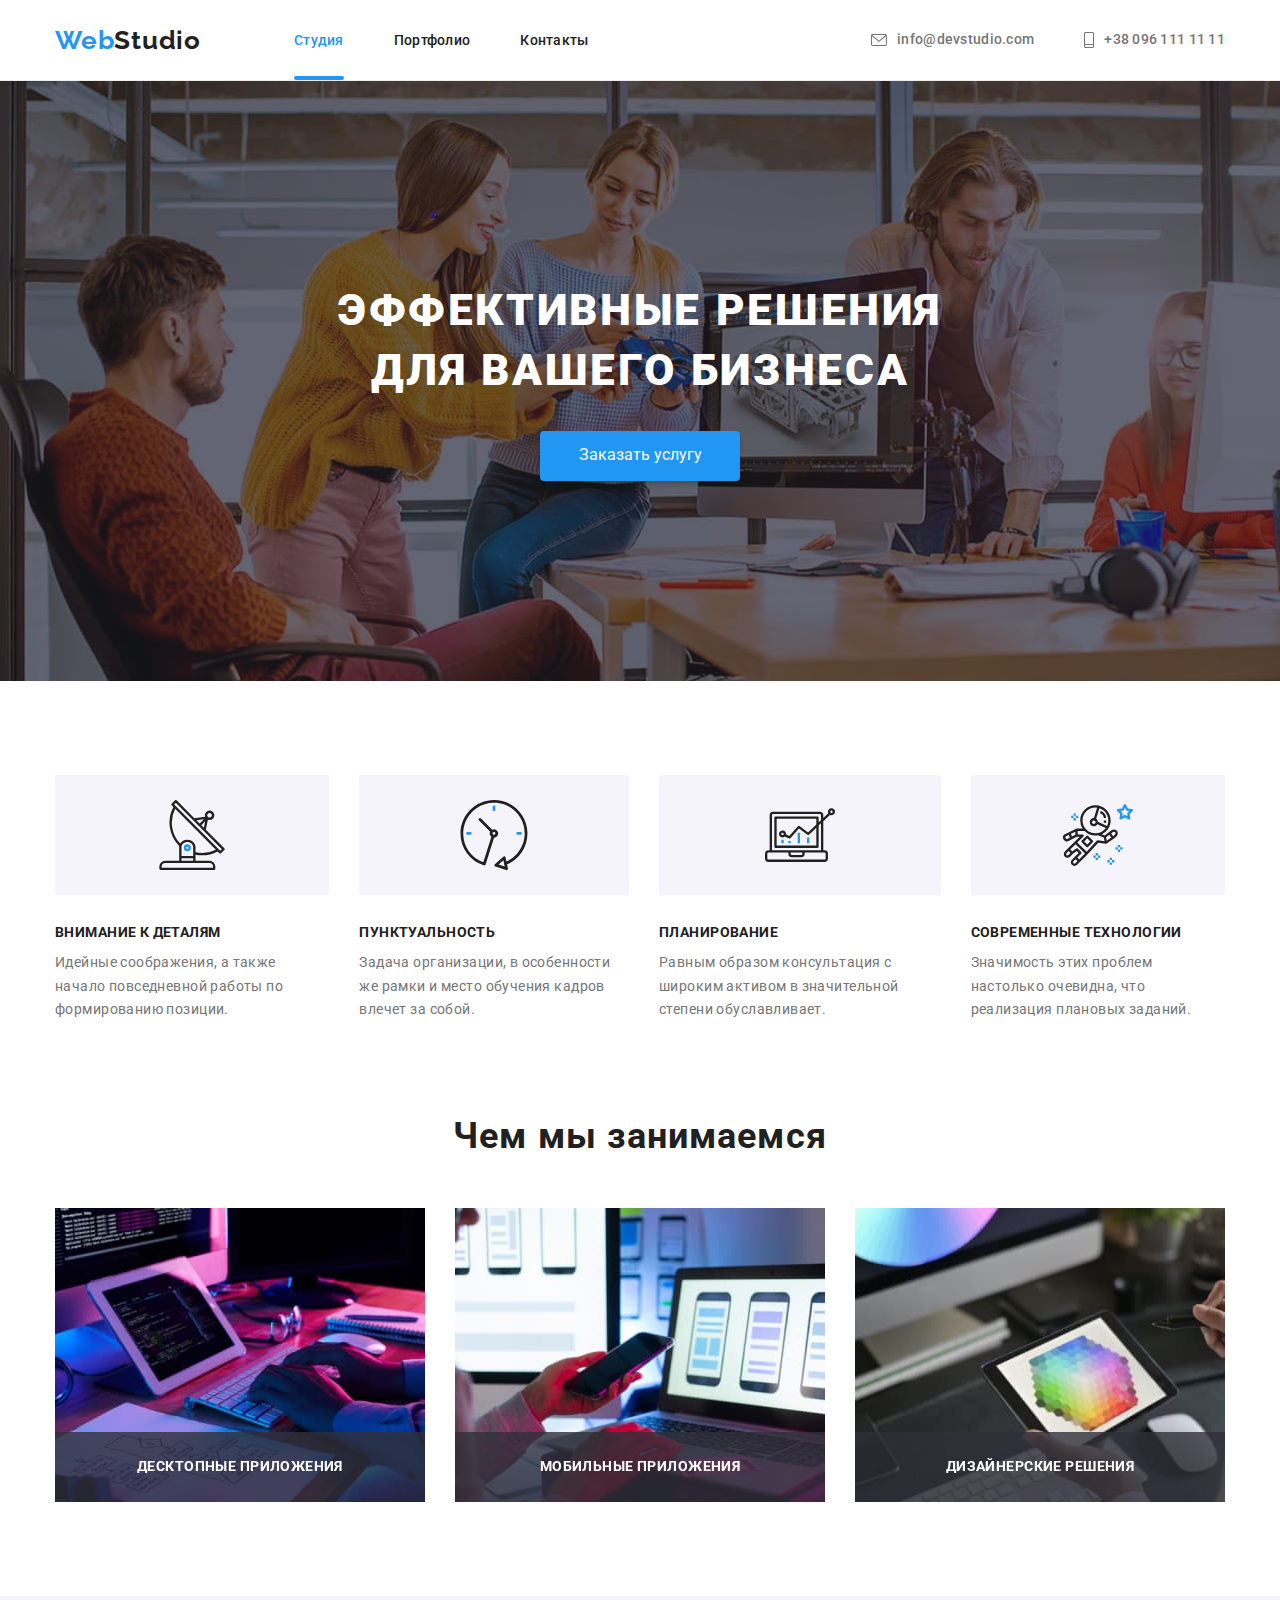
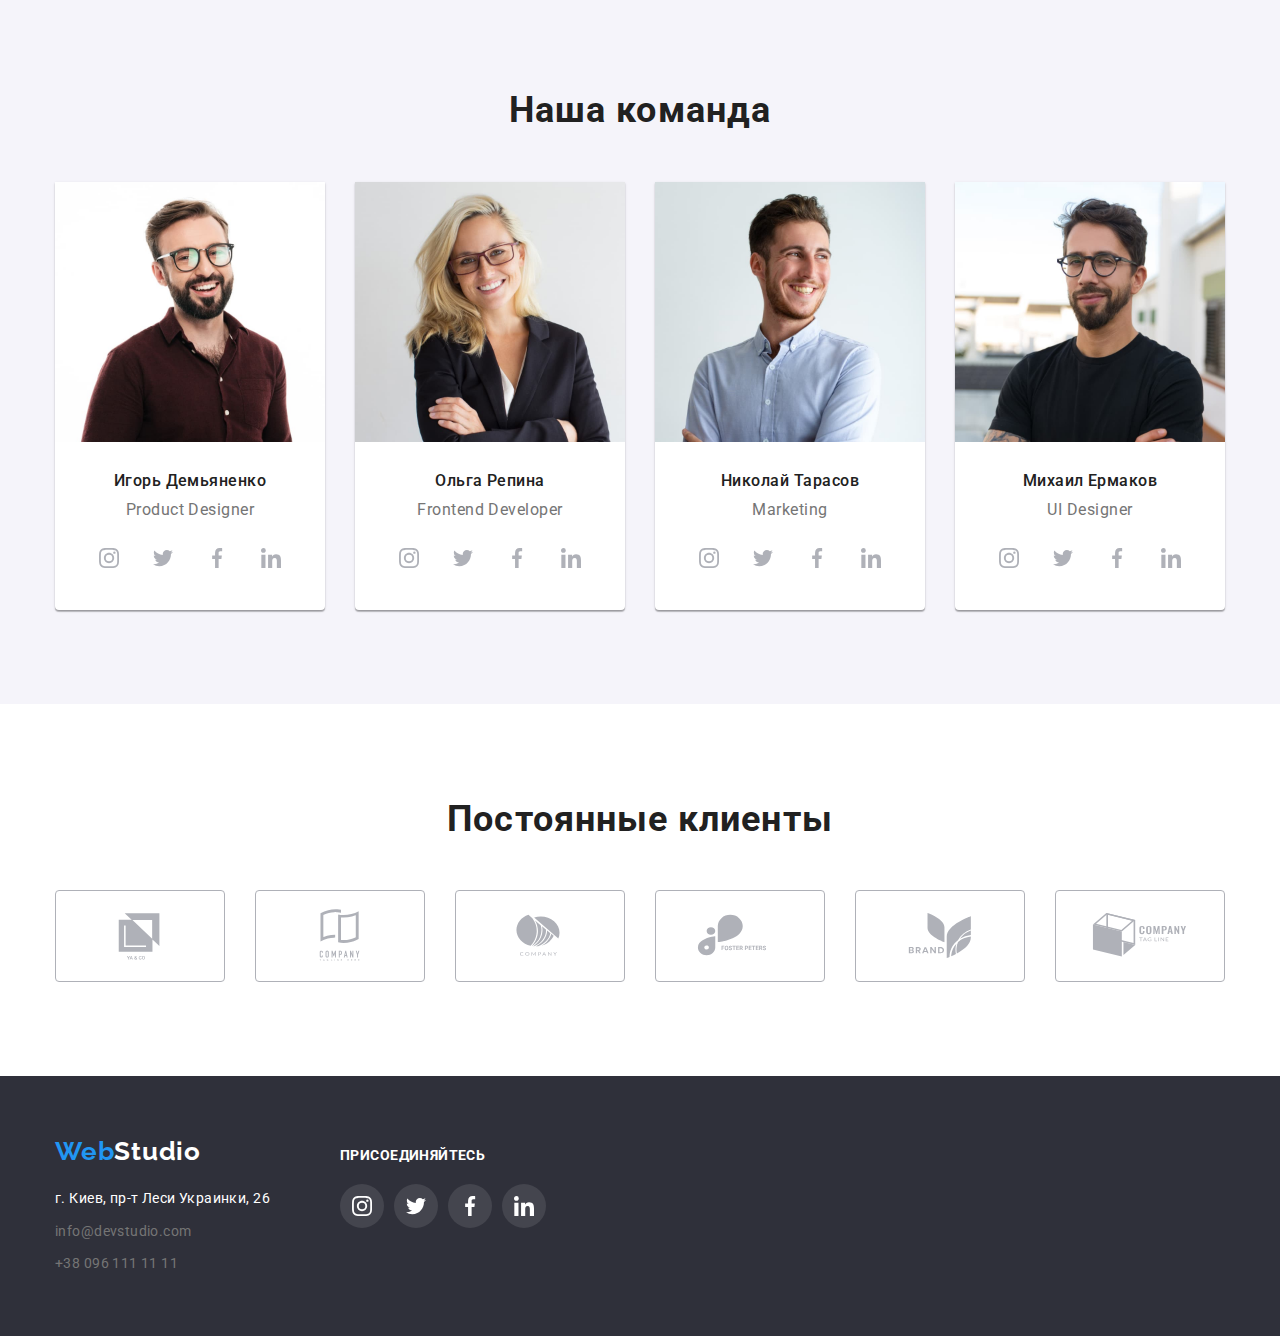
==== commit 4c99c25b: "homework" ====
--- a/index.html
+++ b/index.html
@@ -21,7 +21,7 @@
 
     <header class="header">
         <div class="container">
-            <div class="nav">
+            <div class="nav-box">
     
                 <a href="#" class="logo"><span class="header-logo-decor">Web</span>Studio</a>
     
@@ -199,26 +199,26 @@
                             <h3 class="we-name">Ольга Репина</h3>
                             <p class="we-proffesion">Frontend Developer</p>
                             <ul class="social">
-                                <li>
+                                <li class="social-items">
                                     <a href="#" class="social-links">
                                         <svg class="social-item">
                                             <use href="./images/sprite.svg#icon-instagram-2"></use>
                                         </svg>
                                     </a>
                                 </li>
-                                <li>
+                                <li class="social-items">
                                     <a href="#" class="social-links">
                                         <svg class="social-item">
                                             <use href="./images/sprite.svg#icon-twitter-1-1"></use>
                                         </svg></a>
                                 </li>
-                                <li>
+                                <li class="social-items">
                                     <a href="#" class="social-links">
                                         <svg class="social-item">
                                             <use href="./images/sprite.svg#icon-facebook-1"></use>
                                         </svg></a>
                                 </li>
-                                <li>
+                                <li class="social-items">
                                     <a href="# " class="social-links">
                                         <svg class="social-item">
                                             <use href="./images/sprite.svg#icon-linkedin-1"></use>
@@ -233,26 +233,26 @@
                             <h3 class="we-name">Николай Тарасов</h3>
                             <p class="we-proffesion">Marketing</p>
                             <ul class="social">
-                                <li>
+                                <li class="social-items">
                                     <a href="#" class="social-links">
                                         <svg class="social-item">
                                             <use href="images/sprite.svg#icon-instagram-2"></use>
                                         </svg>
                                     </a>
                                 </li>
-                                <li>
+                                <li class="social-items">
                                     <a href="#" class="social-links">
                                         <svg class="social-item">
                                             <use href="images/sprite.svg#icon-twitter-1-1"></use>
                                         </svg></a>
                                 </li>
-                                <li>
+                                <li class="social-items">
                                     <a href="#" class="social-links">
                                         <svg class="social-item">
                                             <use href="images/sprite.svg#icon-facebook-1"></use>
                                         </svg></a>
                                 </li>
-                                <li>
+                                <li class="social-items">
                                     <a href="# " class="social-links">
                                         <svg class="social-item">
                                             <use href="images/sprite.svg#icon-linkedin-1"></use>
@@ -267,26 +267,26 @@
                             <h3 class="we-name">Михаил Ермаков</h3>
                             <p class="we-proffesion">UI Designer</p>
                             <ul class="social">
-                                <li>
+                                <li class="social-items">
                                     <a href="#" class="social-links">
                                         <svg class="social-item">
                                             <use href="images/sprite.svg#icon-instagram-2"></use>
                                         </svg>
                                     </a>
                                 </li>
-                                <li>
+                                <li class="social-items">
                                     <a href="#" class="social-links">
                                         <svg class="social-item">
                                             <use href="images/sprite.svg#icon-twitter-1-1"></use>
                                         </svg></a>
                                 </li>
-                                <li>
+                                <li class="social-items">
                                     <a href="#" class="social-links">
                                         <svg class="social-item">
                                             <use href="images/sprite.svg#icon-facebook-1"></use>
                                         </svg></a>
                                 </li>
-                                <li>
+                                <li class="social-items">
                                     <a href="# " class="social-links">
                                         <svg class="social-item">
                                             <use href="images/sprite.svg#icon-linkedin-1"></use>
--- a/css/style.css
+++ b/css/style.css
@@ -24,10 +24,8 @@
 h1,
 h2,
 h2,
-p,
-ul {
-  margin: 0;
-  padding: 0;
+p {
+  margin: 0px;
 }
 
 .container {
@@ -52,7 +50,10 @@
   display: flex;
   align-items: center;
 }
-
+.nav-box {
+  display: flex;
+  align-items: center;
+}
 .logo {
   text-decoration: none;
   font-family: "Raleway";
@@ -71,6 +72,7 @@
 .logo:focus {
   color: var(--hover-color);
   background-color: var(--wait);
+  transition-duration: 250ms;
 }
 
 .nav {
@@ -104,6 +106,7 @@
 .nav-link:focus {
   color: var(--hover-color);
   background: var(--whait);
+  transition-duration: 250ms;
 }
 
 .nav-link-active {
@@ -122,6 +125,7 @@
 .contacts-contact:focus {
   fill: var(--hover-color);
   color: var(--hover-color);
+  transition-duration: 250ms;
 }
 .contacts-contact {
   padding: 32px 0;
@@ -146,8 +150,9 @@
   content: " ";
   display: block;
   width: 100%;
-  height: 5px;
+  height: 4px;
   background-color: var(--hover-color);
+  border-radius: 2px;
 
   position: absolute;
   left: 0;
@@ -199,11 +204,6 @@
   border-radius: 4px;
   cursor: pointer;
 }
-
-.baner-button:hover,
-:focus {
-  color: var(--second-color);
-}
 .backdrop {
   position: fixed;
   top: 0;
@@ -211,6 +211,7 @@
   width: 100%;
   height: 100%;
   background-color: rgb(0, 0, 0, 0.5);
+  transition-duration: 250ms;
 }
 .backdrop.is-hidden {
   opacity: 0;
@@ -340,9 +341,12 @@
 }
 
 .what-we-do-poster {
+  display: flex;
   width: 100%;
   height: 70px;
   background: rgba(47, 48, 58, 0.8);
+  align-items: center;
+  justify-content: center;
 
   position: absolute;
   bottom: 0;
@@ -353,13 +357,9 @@
   font-weight: 700;
   font-size: 14px;
   line-height: 1.14;
-  text-align: center;
   letter-spacing: 0.03em;
   text-transform: uppercase;
   color: var(--wait);
-
-  margin-top: 27px;
-  margin-bottom: 27px;
 }
 /* WE SECTION */
 
@@ -379,7 +379,6 @@
 
 .we-list {
   display: flex;
-  padding-bottom: 94px;
 }
 
 .we-list-item + .we-list-item {
@@ -390,10 +389,11 @@
   border-radius: 0px 0px 4px 4px;
   box-shadow: 0px 1px 3px rgba(0, 0, 0, 0.12), 0px 1px 1px rgba(0, 0, 0, 0.14),
     0px 2px 1px rgba(0, 0, 0, 0.2);
+  background-color: var(--wait);
 }
 
 .we-block {
-  margin-top: 30px;
+  padding: 30px 0;
 }
 
 .we-name {
@@ -410,7 +410,7 @@
 
 .we-proffesion {
   margin-top: 0;
-  margin-bottom: 30px;
+  margin-bottom: 16px;
   text-align: center;
   font-size: 16px;
   line-height: 1.18;
@@ -423,7 +423,7 @@
   justify-content: center;
 }
 
-.social-links + .social-links {
+.social-items + .social-items {
   margin-left: 10px;
 }
 
@@ -434,7 +434,6 @@
 
 .social-links {
   fill: #afb1b8;
-  margin-bottom: 42px;
   display: inline-flex;
   justify-content: center;
   align-items: center;
@@ -449,10 +448,12 @@
   border-radius: 50%;
   background: var(--hover-color);
   fill: var(--wait);
+  transition-duration: 250ms;
 }
 
 .social-links:focus {
   fill: var(--wait);
+  transition-duration: 250ms;
 }
 
 /* CLIENT SECTION */
@@ -480,7 +481,6 @@
   border: 1px solid var(--icon-color);
   box-sizing: border-box;
   border-radius: 4px;
-
   fill: var(--icon-color);
 }
 
@@ -490,6 +490,7 @@
   fill: var(--hover-color);
   border: 1px solid var(--hover-color);
   cursor: pointer;
+  transition-duration: 250ms;
 }
 
 .client-item + .client-item {
@@ -556,7 +557,7 @@
 .footer-logo:hover,
 .footer-logo:focus {
   color: var(--hover-color);
-  background-color: var(--second-color);
+  transition-duration: 250ms;
 }
 
 address {
@@ -586,12 +587,13 @@
   margin-top: 9px;
 }
 .address-email:hover,
-:focus,
+.address-email:focus,
 .address-tel:hover,
-:focus,
+.address-tel:focus,
 .address-post:hover,
-:focus {
+.address-post:focus {
   color: var(--hover-color);
+  transition-duration: 250ms;
 }
 
 .join {
@@ -625,6 +627,7 @@
 .join-link:hover,
 .join-link:focus {
   background-color: var(--hover-color);
+  transition-duration: 250ms;
 }
 
 .join-img {
@@ -655,17 +658,18 @@
   font-size: 16px;
   line-height: 1.62;
   letter-spacing: 0.03em;
+
+  min-width: 73px;
+  padding: 6px 22px;
+}
+
+.buttons-button:hover,
+.buttons-button:focus {
+  background-color: var(--hover-color);
+  color: var(--wait);
+  transition-duration: 250ms;
   box-shadow: 0px 3px 1px rgba(0, 0, 0, 0.1), 0px 1px 2px rgba(0, 0, 0, 0.08),
     0px 2px 2px rgba(0, 0, 0, 0.12);
-
-  min-width: 73px;
-  padding: 6px 22px;
-}
-
-.buttons-button:hover,
-:focus {
-  background-color: var(--hover-color);
-  color: var(--wait);
 }
 
 .buttons-list {
@@ -693,7 +697,7 @@
   line-height: 2;
   letter-spacing: 0.06em;
   color: var(--text-color);
-  margin-left: 24px;
+
   text-decoration: none;
 }
 
@@ -710,7 +714,7 @@
   line-height: 1.87;
   letter-spacing: 0.03em;
   color: var(--second-color);
-  margin-left: 24px;
+
   text-decoration: none;
 }
 .examples-overlay {
@@ -751,6 +755,7 @@
   text-decoration: none;
 }
 .examples-cont {
+  padding: 20px 24px;
   border-bottom: 1px solid var(--border-color);
   border-right: 1px solid var(--border-color);
   border-left: 1px solid var(--border-color);
